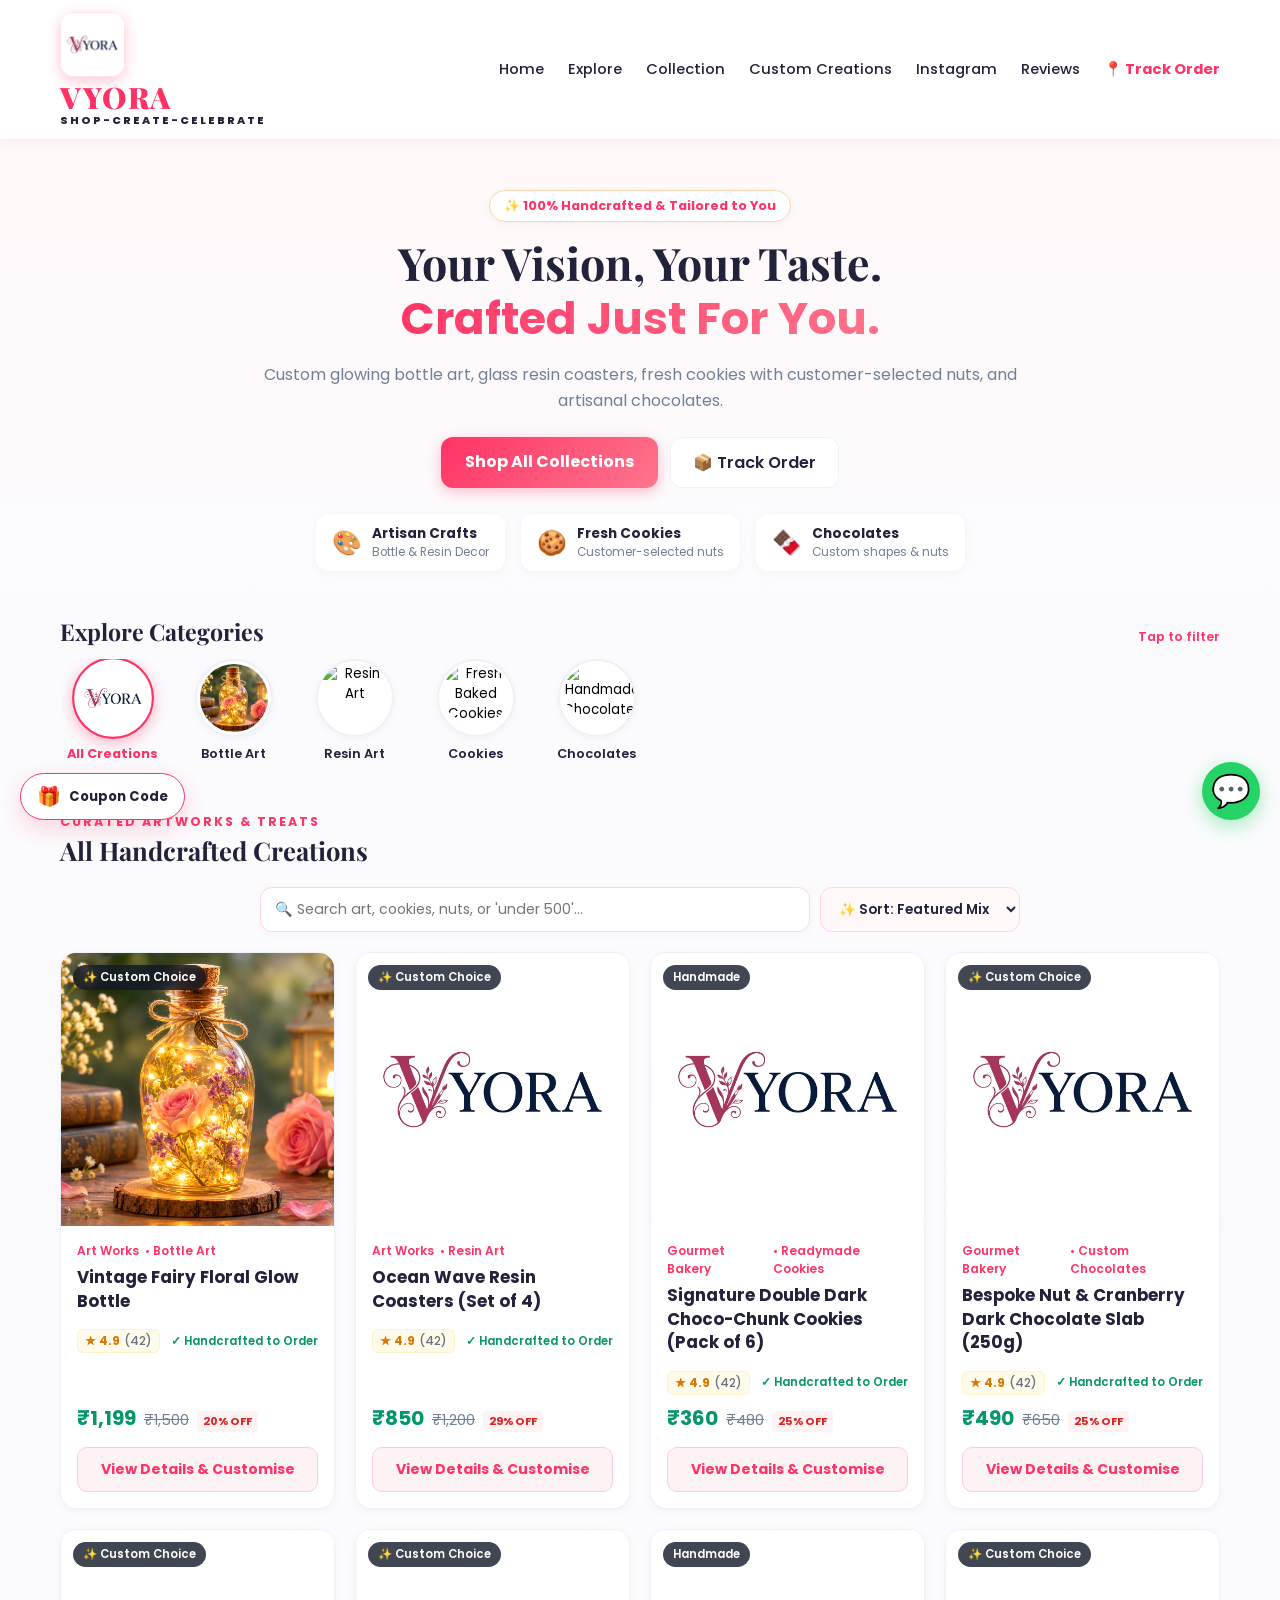
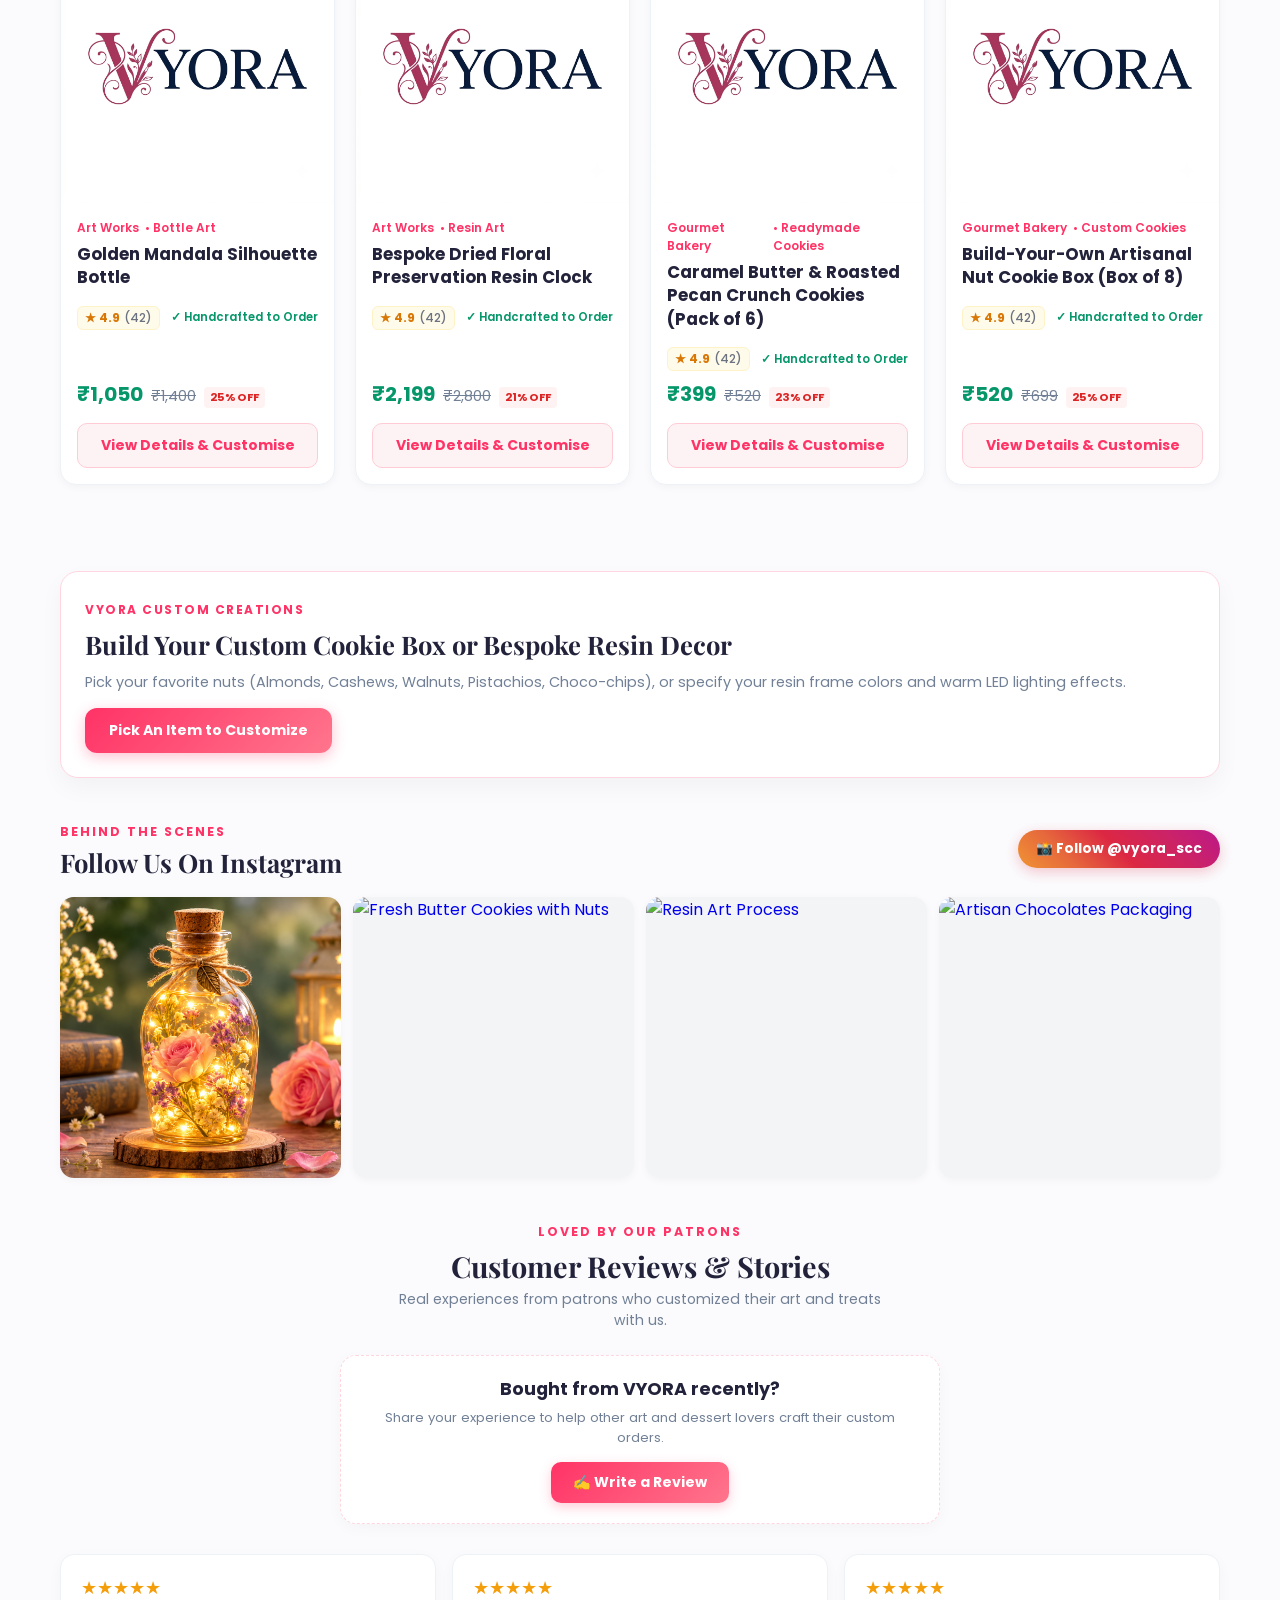
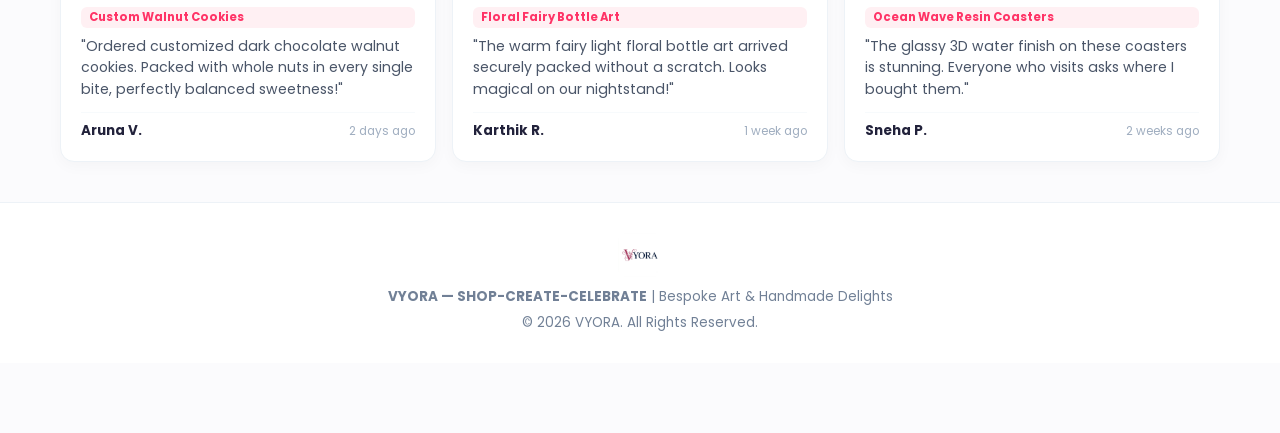
==== admin.html @ c47dabbc "standardize all local storage keys and constants from ciy to vyora" ====
<!DOCTYPE html>
<html lang="en">
<head>
  <meta charset="UTF-8" />
  <meta name="viewport" content="width=device-width, initial-scale=1.0" />
  <title>VYORA Admin | Store, Inventory & Order Manager</title>
  
  <link rel="preconnect" href="https://fonts.googleapis.com">
  <link rel="preconnect" href="https://fonts.gstatic.com">
  <link href="https://fonts.googleapis.com/css2?family=Playfair+Display:wght@700;900&family=Poppins:wght@400;500;600;700&display=swap" rel="stylesheet">
  <link rel="icon" type="image/png" href="images/logo1.png" />

  <style>
    * {
      margin: 0;
      padding: 0;
      box-sizing: border-box;
      font-family: 'Poppins', sans-serif;
    }

    body {
      background-color: #f7f8fa;
      color: #333;
      padding: 30px 5%;
    }

    #loginOverlay {
      position: fixed;
      inset: 0;
      background: #111827;
      display: flex;
      justify-content: center;
      align-items: center;
      z-index: 9999;
    }

    .login-card {
      background: #ffffff;
      padding: 35px 30px;
      border-radius: 16px;
      width: 90%;
      max-width: 380px;
      text-align: center;
      box-shadow: 0 20px 40px rgba(0,0,0,0.3);
    }

    .login-card img {
      width: 60px;
      height: 60px;
      object-fit: cover;
      border-radius: 12px;
      margin-bottom: 12px;
    }

    .login-card h2 {
      font-family: 'Playfair Display', serif;
      font-size: 1.8rem;
      color: #ff3366;
      margin-bottom: 6px;
    }

    .login-card p {
      font-size: 0.88rem;
      color: #6b7280;
      margin-bottom: 22px;
    }

    .login-card input {
      width: 100%;
      padding: 12px 14px;
      border: 1.5px solid #d1d5db;
      border-radius: 8px;
      font-size: 1rem;
      margin-bottom: 14px;
      outline: none;
      text-align: center;
      letter-spacing: 2px;
    }

    .login-card button {
      width: 100%;
      padding: 12px;
      background: #ff3366;
      color: #fff;
      border: none;
      border-radius: 8px;
      font-size: 0.95rem;
      font-weight: 600;
      cursor: pointer;
    }

    .error-msg {
      color: #dc2626;
      font-size: 0.82rem;
      margin-top: 10px;
      display: none;
    }

    .admin-header {
      display: flex;
      justify-content: space-between;
      align-items: center;
      background: #ffffff;
      padding: 24px 30px;
      border-radius: 14px;
      box-shadow: 0 4px 15px rgba(0,0,0,0.04);
      margin-bottom: 25px;
      flex-wrap: wrap;
      gap: 16px;
    }

    .brand-title {
      font-family: 'Playfair Display', serif;
      font-size: 1.7rem;
      color: #ff3366;
    }

    .header-actions {
      display: flex;
      gap: 10px;
      flex-wrap: wrap;
    }

    .btn {
      padding: 10px 18px;
      border-radius: 8px;
      font-weight: 600;
      font-size: 0.9rem;
      cursor: pointer;
      border: none;
      text-decoration: none;
      display: inline-flex;
      align-items: center;
      gap: 6px;
    }

    .btn-manual-order { background: linear-gradient(135deg, #ff3366, #ff758c); color: #fff; box-shadow: 0 3px 10px rgba(255, 51, 102, 0.25); }
    .btn-export { background: #059669; color: #fff; }
    .btn-logout { background: #fee2e2; color: #dc2626; }
    .btn-back { background: #f3f4f6; color: #4b5563; }

    .stats-grid {
      display: grid;
      grid-template-columns: repeat(auto-fit, minmax(200px, 1fr));
      gap: 18px;
      margin-bottom: 25px;
    }

    .stat-card {
      background: #ffffff;
      padding: 20px;
      border-radius: 12px;
      box-shadow: 0 2px 10px rgba(0,0,0,0.03);
    }

    .stat-label {
      font-size: 0.85rem;
      color: #6b7280;
      text-transform: uppercase;
      font-weight: 600;
    }

    .stat-value {
      font-size: 1.8rem;
      font-weight: 700;
      color: #111827;
      margin-top: 6px;
    }

    .table-container {
      background: #ffffff;
      border-radius: 14px;
      box-shadow: 0 4px 15px rgba(0,0,0,0.04);
      overflow-x: auto;
      padding: 24px;
      margin-bottom: 25px;
    }

    .table-toolbar {
      display: flex;
      justify-content: space-between;
      align-items: center;
      gap: 16px;
      flex-wrap: wrap;
      margin-bottom: 18px;
    }

    .search-wrapper {
      position: relative;
      min-width: 320px;
      max-width: 480px;
      flex: 1;
    }

    .search-input {
      width: 100%;
      padding: 11px 16px 11px 40px;
      border: 1.5px solid #e5e7eb;
      border-radius: 10px;
      font-size: 0.9rem;
      outline: none;
      background: #fafafa;
    }

    .search-input:focus {
      border-color: #ff3366;
      background: #ffffff;
      box-shadow: 0 0 0 3px rgba(255, 51, 102, 0.12);
    }

    .search-icon {
      position: absolute;
      left: 14px;
      top: 50%;
      transform: translateY(-50%);
      font-size: 1rem;
      color: #9ca3af;
      pointer-events: none;
    }

    .search-match-text {
      font-size: 0.82rem;
      color: #6b7280;
      font-weight: 500;
      margin-top: 4px;
    }

    table {
      width: 100%;
      border-collapse: collapse;
      text-align: left;
      font-size: 0.92rem;
    }

    th {
      background-color: #f9fafb;
      color: #4b5563;
      padding: 14px 16px;
      font-weight: 600;
      border-bottom: 2px solid #e5e7eb;
      white-space: nowrap;
    }

    td {
      padding: 14px 16px;
      border-bottom: 1px solid #f3f4f6;
      vertical-align: top;
    }

    .admin-art-thumb {
      width: 48px;
      height: 48px;
      border-radius: 8px;
      object-fit: cover;
      display: block;
    }

    .actions-cell {
      display: flex;
      gap: 6px;
      flex-wrap: wrap;
    }

    .btn-edit { background: #e0f2fe; color: #0284c7; border: none; padding: 6px 12px; border-radius: 6px; cursor: pointer; }
    .btn-delete { background: #fee2e2; color: #dc2626; border: none; padding: 6px 12px; border-radius: 6px; cursor: pointer; }
    
    .btn-link {
      background: #dcfce7;
      color: #15803d;
      border: 1px solid #bbf7d0;
      padding: 6px 12px;
      border-radius: 6px;
      cursor: pointer;
      font-weight: 600;
      font-size: 0.82rem;
      display: inline-flex;
      align-items: center;
      gap: 4px;
    }
    .btn-link:hover {
      background: #bbf7d0;
    }

    .btn-ping-whatsapp {
      background: #25d366;
      color: #ffffff;
      border: none;
      padding: 6px 12px;
      border-radius: 6px;
      cursor: pointer;
      font-weight: 600;
      font-size: 0.82rem;
      display: inline-flex;
      align-items: center;
      gap: 4px;
      text-decoration: none;
    }
    .btn-ping-whatsapp:hover {
      background: #1ebc59;
    }

    .status-badge {
      display: inline-flex;
      align-items: center;
      gap: 5px;
      padding: 5px 10px;
      border-radius: 20px;
      font-size: 0.76rem;
      font-weight: 700;
      white-space: nowrap;
    }

    .status-pending { background: #fef3c7; color: #b45309; border: 1px solid #fde68a; }
    .status-crafting { background: #ffedd5; color: #c2410c; border: 1px solid #fed7aa; }
    .status-shipped { background: #e0f2fe; color: #0369a1; border: 1px solid #bae6fd; }
    .status-delivered { background: #dcfce7; color: #15803d; border: 1px solid #bbf7d0; }

    .add-product-container {
      background: #ffffff;
      padding: 26px 30px;
      border-radius: 14px;
      box-shadow: 0 4px 15px rgba(0,0,0,0.04);
      margin-bottom: 25px;
    }

    .form-grid-3 {
      display: grid;
      grid-template-columns: 2fr 1fr 1fr;
      gap: 14px;
    }

    label {
      display: block;
      font-size: 0.85rem;
      font-weight: 600;
      color: #4b5563;
      margin-bottom: 5px;
      margin-top: 12px;
    }

    input, select, textarea {
      width: 100%;
      padding: 10px 12px;
      border: 1.5px solid #e5e7eb;
      border-radius: 8px;
      font-size: 0.92rem;
      outline: none;
    }

    input:focus, select:focus, textarea:focus {
      border-color: #ff3366;
    }

    .admin-media-box {
      background: #fff8f9;
      border: 1.5px dashed #ffccd5;
      padding: 16px 18px;
      border-radius: 12px;
      margin-top: 16px;
    }

    .preview-thumb-box {
      width: 55px;
      height: 55px;
      border-radius: 8px;
      overflow: hidden;
      border: 1.5px solid #ff3366;
      background: #f3f4f6;
    }

    .preview-thumb-box img {
      width: 100%;
      height: 100%;
      object-fit: cover;
    }

    .preview-video-tag {
      background: #0284c7;
      color: white;
      font-size: 10px;
      font-weight: 700;
      padding: 4px 8px;
      border-radius: 6px;
      display: inline-flex;
      align-items: center;
      height: 28px;
      margin-top: 14px;
    }

    .form-buttons {
      display: flex;
      gap: 12px;
      align-items: center;
      margin-top: 18px;
    }

    .btn-add-art {
      background: linear-gradient(135deg, #ff3366, #ff758c);
      color: #ffffff;
      padding: 12px 24px;
      font-size: 0.95rem;
    }

    .btn-cancel-edit {
      background: #f3f4f6;
      color: #4b5563;
      display: none;
    }

    .modal-overlay {
      position: fixed;
      inset: 0;
      background: rgba(17, 24, 39, 0.6);
      backdrop-filter: blur(4px);
      display: none;
      justify-content: center;
      align-items: center;
      z-index: 10000;
      padding: 20px;
    }

    .modal-box-card {
      background: #ffffff;
      width: 100%;
      max-width: 560px;
      border-radius: 16px;
      padding: 26px;
      box-shadow: 0 20px 40px rgba(0,0,0,0.2);
      max-height: 90vh;
      overflow-y: auto;
    }
  </style>
</head>
<body>

  <!-- Password Lock Screen (PIN: 1234) -->
  <div id="loginOverlay">
    <div class="login-card">
      <img src="images/logo1.png" alt="VYORA Logo" onerror="this.style.display='none'" />
      <h2>VYORA Admin Lock</h2>
      <p>Enter the store management PIN to continue.</p>
      
      <form id="loginForm">
        <input type="password" id="adminPassword" placeholder="Enter Secret PIN" autofocus required />
        <button type="submit">Unlock Dashboard</button>
        <div id="loginError" class="error-msg">Incorrect PIN. Please try again.</div>
      </form>
    </div>
  </div>

  <!-- Admin Panel Content -->
  <div id="adminContent" style="display: none;">
    <header class="admin-header">
      <div style="display: flex; align-items: center; gap: 14px;">
        <img src="images/logo1.png" alt="VYORA Logo" onerror="this.style.display='none'" style="width: 50px; height: 50px; border-radius: 12px; object-fit: cover; box-shadow: 0 4px 12px rgba(255, 51, 102, 0.25);" />
        <div>
          <h1 class="brand-title">VYORA Store & Category Manager</h1>
          <p style="color: #6b7280; font-size: 0.88rem;">Track live orders, log phone orders, and manage handcrafted inventory.</p>
        </div>
      </div>
      <div class="header-actions">
        <button class="btn" id="syncCloudOrdersBtn" onclick="syncOrdersFromGoogleSheet(true)" style="background: #e0f2fe; color: #0284c7;">🔄 Sync Cloud Orders</button>
        <button class="btn btn-manual-order" id="openManualOrderModalBtn">✍️ + Log Offline Order</button>
        <button class="btn btn-export" id="exportBtn">📥 Export CSV</button>
        <button class="btn btn-logout" id="logoutBtn">🔒 Lock</button>
        <a href="index.html" class="btn btn-back">← Back to Store</a>
      </div>
    </header>

    <!-- Quick Stats -->
    <div class="stats-grid">
      <div class="stat-card">
        <div class="stat-label">Total Customer Orders</div>
        <div class="stat-value" id="totalOrders">0</div>
      </div>
      <div class="stat-card">
        <div class="stat-label">Estimated Revenue</div>
        <div class="stat-value" id="totalRevenue">₹0</div>
      </div>
      <div class="stat-card">
        <div class="stat-label">Total Products Listed</div>
        <div class="stat-value" id="totalArtworksCount">0</div>
      </div>
      <div class="stat-card">
        <div class="stat-label">Customer Reviews</div>
        <div class="stat-value" id="totalReviewsCount">0</div>
      </div>
    </div>
    

    <!-- 1. Customer Orders Table with WhatsApp Ping Button -->
    <div class="table-container">
      <div class="table-toolbar">
        <div>
          <h3 style="font-family: 'Playfair Display', serif; font-size: 1.4rem; color: #22223b;">
            📦 Customer Orders & Custom Preferences
          </h3>
          <p style="font-size: 0.85rem; color: #6b7280;">Click <strong>💬 Ping Customer</strong> to send live tracking updates to WhatsApp.</p>
        </div>

        <div class="search-wrapper">
          <span class="search-icon">🔍</span>
          <input type="text" id="orderSearchInput" class="search-input" placeholder="Search customer name, phone, or ID..." />
          <div id="searchMatchText" class="search-match-text"></div>
        </div>
      </div>

      <table id="ordersTable">
        <thead>
          <tr>
            <th>Date</th>
            <th>Order ID</th>
            <th>Status</th>
            <th>Est. Delivery</th>
            <th>Item</th>
            <th>Customization</th>
            <th>Item Cost</th>
            <th>Delivery Fee</th>
            <th>Grand Total</th>
            <th>Customer Info</th>
            <th>Shipping Address & Maps</th>
            <th>Actions</th>
          </tr>
        </thead>
        <tbody id="ordersTbody"></tbody>
      </table>
    </div>

    <!-- 2. Product Inventory Form -->
    <div class="add-product-container">
      <h3 id="formHeading" style="font-family: 'Playfair Display', serif; font-size: 1.4rem; color: #22223b;">
        📦 Add New Product to Storefront
      </h3>
      <p id="formSubtext" style="color: #6b7280; font-size: 0.88rem; margin-bottom: 14px;">
        Add artworks or homemade treats. You can assign any category or custom choices.
      </p>

      <form id="productForm">
        <input type="hidden" id="editIndex" value="-1" />

        <div class="form-grid-3">
          <div>
            <label>Product Title *</label>
            <input type="text" id="newTitle" placeholder="e.g. Dark Chocolate Almond Cookies" required />
          </div>
          <div>
            <label>Department / Main Category *</label>
            <select id="newMainCategory" required>
              <option value="artwork">🎨 Art Works</option>
              <option value="bakery">🍪 Gourmet Bakery & Treats</option>
            </select>
          </div>
          <div>
            <label>Sub-Category Name *</label>
            <input type="text" id="newSubCategory" placeholder="e.g. Bottle Art, Resin Art, Cookies, Chocolates" required />
          </div>
        </div>

        <div class="form-grid-3">
          <div>
            <label>Original Price (₹) *</label>
            <input type="text" id="newOriginalPrice" placeholder="e.g. ₹600" required />
          </div>
          <div>
            <label>Selling / Discount Price (₹) *</label>
            <input type="text" id="newDiscountPrice" placeholder="e.g. ₹450" required />
          </div>
          <div>
            <label>Discount Badge</label>
            <input type="text" id="newBadge" placeholder="e.g. 25% OFF" value="20% OFF" />
          </div>
        </div>

        <div style="background: #f0fdf4; border: 1px solid #bbf7d0; padding: 12px 14px; border-radius: 10px; margin-top: 14px;">
          <label style="margin: 0; display: flex; align-items: center; gap: 8px; cursor: pointer; color: #15803d;">
            <input type="checkbox" id="newInStock" checked style="width: auto; accent-color: #059669;">
            <span><strong>In Stock / Available for Order</strong> (Uncheck to mark as "Sold Out / Restocking Soon")</span>
          </label>
        </div>
        <div style="background: #fdf2f4; padding: 14px; border-radius: 10px; margin-top: 14px;">
          <label style="margin: 0 0 6px 0; display: flex; align-items: center; gap: 8px;">
            <input type="checkbox" id="newCustomizable" style="width: auto;">
            <span>Allow Customer Customization? (e.g. select nuts, toppings, frame colors)</span>
          </label>
          <input type="text" id="newCustomOptions" placeholder="Comma-separated choices: Roasted Almonds, Cashews, Walnuts, Choco-chips" />
          <small style="color: #666; font-size: 0.78rem;">If checked, customer can pick their desired mix on the product page!</small>
          <div style="margin-top: 12px; padding-top: 10px; border-top: 1px dashed #fbcfe8;">
            <label style="margin: 0 0 4px 0; color: #22223b;">📦 Pack Sizes / Variants with Prices (Optional)</label>
            <input type="text" id="newPackSizes" placeholder="e.g. 1 Piece (25g): 25, Pack of 4: 95, Pack of 8: 185, Pack of 12: 270" />
            <small style="color: #666; font-size: 0.76rem;">Format: <strong>Label: Price</strong> separated by commas. Leave blank for single-price items.</small>
          </div>
        </div>

        <div class="admin-media-box">
          <h4 style="font-size: 0.95rem; color: #ff3366; margin-bottom: 8px;">📸 Artwork & Bakery Media (Photos & Video)</h4>
          <div>
            <label for="newImage">Photo URLs or Local Paths (Separate multiple links with commas or new lines) *</label>
            <textarea id="newImage" rows="2" placeholder="images/bottle1.jpg, https://...jpg" required></textarea>
          </div>
          <div>
            <label for="newVideo">Reference Video Link (YouTube, Shorts, or MP4 — Optional)</label>
            <input type="text" id="newVideo" placeholder="https://www.youtube.com/watch?v=..." />
          </div>
          <div id="mediaPreviewStrip" style="display: flex; gap: 8px; margin-top: 12px; flex-wrap: wrap;"></div>
        </div>

        <div>
          <label>Product Description *</label>
          <textarea id="newDesc" rows="2" placeholder="Details about ingredients, art materials, or baking freshness..." required></textarea>
        </div>

        <div>
          <label>Highlights (Comma separated)</label>
          <input type="text" id="newHighlights" placeholder="e.g. Baked fresh on order, 100% Eggless, Premium packaging" />
        </div>

        <div class="form-buttons">
          <button type="submit" class="btn btn-add-art" id="submitProductBtn">Add to Storefront</button>
          <button type="button" class="btn btn-cancel-edit" id="cancelEditBtn">Cancel Edit</button>
        </div>
      </form>
    </div>

    <!-- 3. Current Inventory Table -->
    <div class="table-container">
      <h3 style="font-family: 'Playfair Display', serif; font-size: 1.4rem; color: #22223b; margin-bottom: 6px;">
        🖼️ Current Store Inventory (Artworks & Food Items)
      </h3>
      <table id="artworksTable">
        <thead>
          <tr>
            <th>Photo</th>
            <th>Title</th>
            <th>Category</th>
            <th>Sub-Category</th>
            <th>Original</th>
            <th>Discount Price</th>
            <th>Customizable</th>
            <th>Actions</th>
          </tr>
        </thead>
        <tbody id="artworksTbody"></tbody>
      </table>
    </div>
  </div>
  <!-- 4. Customer Reviews Moderation Table -->
    <div class="table-container">
      <div style="display: flex; justify-content: space-between; align-items: center; margin-bottom: 16px; flex-wrap: wrap; gap: 10px;">
        <div>
          <h3 style="font-family: 'Playfair Display', serif; font-size: 1.4rem; color: #22223b;">
            ⭐ Customer Reviews Moderation
          </h3>
          <p style="font-size: 0.85rem; color: #6b7280;">Review customer feedback. If any comment is abusive, fake, or spam, delete it with one click.</p>
        </div>
      </div>

      <table id="reviewsAdminTable">
        <thead>
          <tr>
            <th>Date</th>
            <th>Author Name</th>
            <th>Rating</th>
            <th>Item Tag</th>
            <th>Customer Comment / Testimonial</th>
            <th>Actions</th>
          </tr>
        </thead>
        <tbody id="reviewsAdminTbody"></tbody>
      </table>
    </div>
    <!-- 5. Promo Code & Discount Manager -->
    <div class="table-container" style="margin-top: 25px;">
      <div style="display: flex; justify-content: space-between; align-items: center; margin-bottom: 16px; flex-wrap: wrap; gap: 10px;">
        <div>
          <h3 style="font-family: 'Playfair Display', serif; font-size: 1.4rem; color: #22223b;">
            🎟️ Store Promo Code & Discount Campaign
          </h3>
          <p style="font-size: 0.85rem; color: #6b7280;">
            Control whether discounts are active. When turned OFF, the coupon box and floating gift bubble are hidden on the store.
          </p>
        </div>
        <div style="display: flex; align-items: center; gap: 10px;">
          <span style="font-size: 0.9rem; font-weight: 600; color: #374151;">Promo System:</span>
          <label style="position: relative; display: inline-block; width: 52px; height: 28px; margin: 0;">
            <input type="checkbox" id="adminPromoToggle" style="opacity: 0; width: 0; height: 0;">
            <span id="promoToggleSlider" style="position: absolute; cursor: pointer; inset: 0; background-color: #cbd5e1; transition: .3s; border-radius: 28px;"></span>
          </label>
          <span id="promoToggleStatusText" style="font-size: 0.88rem; font-weight: 700; color: #dc2626;">INACTIVE (OFF)</span>
        </div>
      </div>

      <form id="adminPromoForm" style="background: #fff8f9; border: 1.5px dashed #ffd6e0; padding: 20px; border-radius: 12px; margin-top: 14px;">
        <div style="display: grid; grid-template-columns: repeat(auto-fit, minmax(200px, 1fr)); gap: 16px;">
          <div>
            <label style="font-size: 0.82rem; font-weight: 600; color: #4b5563; margin-bottom: 5px; display: block;">Coupon Code Name *</label>
            <input type="text" id="adminPromoCode" placeholder="e.g. FESTIVE15" required style="text-transform: uppercase; letter-spacing: 1.5px; font-weight: 700;" />
          </div>

          <div>
            <label style="font-size: 0.82rem; font-weight: 600; color: #4b5563; margin-bottom: 5px; display: block;">Discount Type *</label>
            <select id="adminPromoType" style="font-weight: 600;">
              <option value="percent">Percentage Off (%)</option>
              <option value="flat">Flat Cash Off (₹)</option>
            </select>
          </div>

          <div>
            <label style="font-size: 0.82rem; font-weight: 600; color: #4b5563; margin-bottom: 5px; display: block;">Discount Value *</label>
            <input type="number" id="adminPromoValue" placeholder="e.g. 15 for 15% or 100 for ₹100" min="1" required />
          </div>
        </div>

        <div style="margin-top: 14px;">
          <label style="font-size: 0.82rem; font-weight: 600; color: #4b5563; margin-bottom: 5px; display: block;">Customer Display Offer Tagline</label>
          <input type="text" id="adminPromoLabel" placeholder="e.g. Special 15% Festive Savings" />
        </div>

        <div style="margin-top: 16px; display: flex; justify-content: flex-end; gap: 10px;">
          <button type="submit" class="btn btn-add-art" style="padding: 10px 22px;">Save Promo Settings 💾</button>
        </div>
      </form>
    </div>

  <!-- POPUP MODAL 1: EDIT EXISTING ORDER -->
  <div class="modal-overlay" id="editOrderModal">
    <div class="modal-box-card">
      <h3 style="font-family: 'Playfair Display', serif; font-size: 1.35rem; color: #22223b; margin-bottom: 4px;">
        ✏️ Edit Order & Delivery Details
      </h3>
      <p style="font-size: 0.82rem; color: #6b7280; margin-bottom: 16px;">
        Adjust distance shipping fee, delivery dates, or customization notes.
      </p>

      <form id="editOrderForm">
        <input type="hidden" id="editOrderIndex" />

        <div style="display: grid; grid-template-columns: 1fr 1fr; gap: 10px; margin-bottom: 10px;">
          <div>
            <label style="margin-top:0;">Order ID</label>
            <input type="text" id="editOrderId" readonly style="background:#f3f4f6; color:#666;" />
          </div>
          <div>
            <label style="margin-top:0; color:#ff3366;">Order Status *</label>
            <select id="editOrderStatus" style="border:1.5px solid #ffccd5; background:#fff8f9; font-weight:600;">
              <option value="Pending">🟡 Pending (New)</option>
              <option value="Crafting">🟠 Crafting / Baking</option>
              <option value="Shipped">🔵 Dispatched / Shipped</option>
              <option value="Delivered">🟢 Delivered</option>
            </select>
          </div>
        </div>

        <div style="display: grid; grid-template-columns: 1fr 1fr; gap: 10px; margin-bottom: 10px;">
          <div>
            <label style="margin-top:0;">Item Cost (₹)</label>
            <input type="text" id="editItemPrice" required />
          </div>
          <div>
            <label style="margin-top:0; color:#0284c7;">Delivery Fee (₹) *</label>
            <input type="text" id="editDeliveryFee" placeholder="e.g. ₹40, ₹70, ₹130, or ₹0" required style="border-color:#bae6fd; background:#f0f9ff;" />
          </div>
        </div>

        <div style="margin-bottom: 12px; background: #f0fdf4; border: 1.5px dashed #86efac; padding: 12px; border-radius: 10px;">
          <label style="margin-top:0; color:#166534;">📅 Custom Estimated Delivery Date / Window</label>
          <input type="text" id="editCustomDeliveryDate" placeholder="e.g. 5 Nov 2026 or Tomorrow by 4 PM" style="background:#fff; border-color:#86efac;" />
        </div>

        <div style="display: grid; grid-template-columns: 1fr 1fr; gap: 10px; margin-bottom: 10px;">
          <div>
            <label style="margin-top:0;">Customer Name</label>
            <input type="text" id="editCustName" required />
          </div>
          <div>
            <label style="margin-top:0;">Phone Number</label>
            <input type="tel" id="editCustPhone" required />
          </div>
        </div>

        <div style="margin-bottom: 10px;">
          <label style="margin-top:0;">Custom Preferences / Blueprint</label>
          <input type="text" id="editCustSelection" required />
        </div>

        <div style="margin-bottom: 10px;">
          <label style="margin-top:0;">Special WhatsApp Notes / Requests</label>
          <textarea id="editCustNotes" rows="2"></textarea>
        </div>

        <div style="margin-bottom: 10px;">
          <label style="margin-top:0;">Delivery Address</label>
          <textarea id="editCustAddress" rows="2" required></textarea>
        </div>

        <div style="margin-bottom: 14px;">
          <label style="margin-top:0; color:#0284c7;">📍 Google Maps Link (For Navigation)</label>
          <input type="text" id="editGoogleMapsLink" placeholder="https://maps.google.com/?q=..." style="background:#f0f9ff;" />
        </div>

        <div style="display: flex; gap: 10px; justify-content: flex-end;">
          <button type="button" class="btn btn-cancel-edit" id="closeEditOrderModalBtn" style="display:inline-block;">Cancel</button>
          <button type="submit" class="btn btn-add-art" style="padding:10px 18px;">Save Changes</button>
        </div>
      </form>
    </div>
  </div>

  <!-- POPUP MODAL 2: ✍️ LOG OFFLINE / PHONE ORDER -->
  <div class="modal-overlay" id="manualOrderModal">
    <div class="modal-box-card">
      <div style="display: flex; justify-content: space-between; align-items: center; border-bottom: 2px solid #f3f4f6; padding-bottom: 10px; margin-bottom: 14px;">
        <div>
          <span style="font-size: 0.76rem; font-weight: 700; color: #ff3366; text-transform: uppercase;">DIRECT SALES DESK</span>
          <h3 style="font-family: 'Playfair Display', serif; font-size: 1.45rem; color: #22223b;">+ Log Offline / Phone Order</h3>
        </div>
        <button type="button" id="closeManualOrderModalBtn" style="background:none; border:none; font-size:1.5rem; cursor:pointer; color:#9ca3af;">&times;</button>
      </div>
      
      <p style="font-size: 0.82rem; color: #6b7280; margin-bottom: 14px;">
        Log an order received via WhatsApp, phone call, or direct contact. A live tracking link will be generated automatically.
      </p>

      <form id="manualOrderForm">
        <div style="display: grid; grid-template-columns: 1fr 1fr; gap: 10px; margin-bottom: 10px;">
          <div>
            <label style="margin-top:0;">Generated Order ID</label>
            <input type="text" id="manualOrderId" readonly style="background:#f3f4f6; color:#111; font-weight:700;" />
          </div>
          <div>
            <label style="margin-top:0; color:#ff3366;">Initial Status *</label>
            <select id="manualOrderStatus" style="border:1.5px solid #ffccd5; background:#fff8f9; font-weight:600;">
              <option value="Pending">🟡 Pending (New)</option>
              <option value="Crafting" selected>🟠 Crafting / Baking</option>
              <option value="Shipped">🔵 Dispatched / Shipped</option>
              <option value="Delivered">🟢 Delivered</option>
            </select>
          </div>
        </div>

        <div style="margin-bottom: 10px;">
          <label style="margin-top:0;">Select Product Catalog Item (or choose Custom) *</label>
          <select id="manualProductSelect" style="background:#fff; font-weight:500;">
            <!-- Populated via JS -->
          </select>
        </div>

        <div id="manualCustomTitleBox" style="display:none; margin-bottom: 10px;">
          <label style="margin-top:0; color:#ff3366;">Custom Item Name *</label>
          <input type="text" id="manualCustomItemTitle" placeholder="e.g. Customized Nameplate Resin Art" />
        </div>

        <div style="display: grid; grid-template-columns: 1fr 1fr; gap: 10px; margin-bottom: 10px;">
          <div>
            <label style="margin-top:0;">Item Price (₹) *</label>
            <input type="number" id="manualItemPrice" placeholder="500" required />
          </div>
          <div>
            <label style="margin-top:0; color:#0284c7;">Delivery Fee (₹) *</label>
            <input type="number" id="manualDeliveryFee" placeholder="70" value="70" required />
          </div>
        </div>

        <div style="display: grid; grid-template-columns: 1fr 1fr; gap: 10px; margin-bottom: 10px;">
          <div>
            <label style="margin-top:0;">Payment Mode</label>
            <select id="manualPaymentMethod">
              <option value="Cash on Delivery (COD)">Cash on Delivery (COD)</option>
              <option value="Paid via UPI (PhonePe/GPay)">Paid via UPI (Advance)</option>
              <option value="Direct Cash Paid">Direct Cash Paid</option>
            </select>
          </div>
          <div>
            <label style="margin-top:0;">Estimated Delivery Date</label>
            <input type="text" id="manualDeliveryDate" placeholder="e.g. Tomorrow by 3 PM" />
          </div>
        </div>

        <div style="display: grid; grid-template-columns: 1fr 1fr; gap: 10px; margin-bottom: 10px;">
          <div>
            <label style="margin-top:0;">Customer Name *</label>
            <input type="text" id="manualCustName" placeholder="Customer Name" required />
          </div>
          <div>
            <label style="margin-top:0;">Customer Mobile *</label>
            <input type="tel" id="manualCustPhone" placeholder="10-digit number" pattern="[0-9]{10}" required />
          </div>
        </div>

        <div style="margin-bottom: 10px;">
          <label style="margin-top:0;">Agreed Custom Preferences / Notes</label>
          <input type="text" id="manualCustomSelection" placeholder="e.g. Extra Almonds, Warm Yellow Cork Light with Name 'Priya'" />
        </div>

        <div style="margin-bottom: 10px;">
          <label style="margin-top:0;">Delivery Address *</label>
          <textarea id="manualCustAddress" rows="2" placeholder="House No., Street, Landmark, City & Pincode" required></textarea>
        </div>

        <div style="margin-bottom: 16px;">
          <label style="margin-top:0; color:#0284c7;">Google Maps Link (Optional)</label>
          <input type="text" id="manualGoogleMapsLink" placeholder="https://maps.google.com/?q=..." style="background:#f0f9ff;" />
        </div>

        <div style="display: flex; gap: 10px; justify-content: flex-end;">
          <button type="button" class="btn btn-cancel-edit" id="cancelManualOrderBtn" style="display:inline-block;">Cancel</button>
          <button type="submit" class="btn btn-add-art" style="padding:10px 20px;">Save & Create Order 💾</button>
        </div>
      </form>
    </div>
  </div>
  <!-- POPUP MODAL 3: 🧾 PRINTABLE / SHAREABLE VYORA INVOICE RECEIPT -->
  <div class="modal-overlay" id="invoiceReceiptModal">
    <div class="modal-box-card" style="max-width: 460px; text-align: center;">
      <div style="display: flex; justify-content: space-between; align-items: center; border-bottom: 1.5px solid #f3f4f6; padding-bottom: 10px; margin-bottom: 14px;">
        <span style="font-size: 0.8rem; font-weight: 700; color: #ff3366; text-transform: uppercase;">VYORA BILL CARD</span>
        <button type="button" onclick="document.getElementById('invoiceReceiptModal').style.display='none'" style="background:none; border:none; font-size:1.5rem; cursor:pointer; color:#9ca3af;">&times;</button>
      </div>

      <!-- Generated High-Res Invoice Image Preview -->
      <div style="background: #f9fafb; border: 1.5px dashed #ffd6e0; border-radius: 12px; padding: 10px; margin-bottom: 14px;">
        <img id="generatedInvoicePreviewImg" src="" alt="VYORA Invoice Receipt" style="width: 100%; border-radius: 10px; box-shadow: 0 6px 18px rgba(0,0,0,0.08); display: block;" />
      </div>

      <div style="display: grid; grid-template-columns: 1fr 1fr; gap: 8px;">
        <button type="button" id="downloadInvoicePngBtn" class="btn" style="background: #059669; color: #fff; justify-content: center;">
          📥 Save PNG
        </button>
        <button type="button" id="shareInvoiceMobileBtn" class="btn" style="background: #25d366; color: #fff; justify-content: center;">
          📲 Share Image
        </button>
      </div>
      <button type="button" id="printInvoiceSlipBtn" class="btn" style="width: 100%; margin-top: 8px; background: #f3f4f6; color: #22223b; justify-content: center;">
        🖨️ Print Packing Slip
      </button>
    </div>
  </div>

  <script>
    const OWNER_ACCESS_KEY = "myvyora";
    const urlKey = new URLSearchParams(window.location.search).get("access");
    if (urlKey !== OWNER_ACCESS_KEY && sessionStorage.getItem("vyora_admin_logged") !== "true") {
      window.location.replace("index.html");
    }
    const ADMIN_SECRET_PIN = "1234";

    // 👉 PASTE YOUR GOOGLE APPS SCRIPT WEB APP URL HERE (For syncing offline orders to Google Sheet):
    const GOOGLE_SHEET_WEBHOOK_URL = "https://script.google.com/macros/s/AKfycbzHfZ1iBj5eNPNeZi_hBTSLijoKjAnsFTbd0m54dS5fFxYAhYDdD9M2w4ezQJjI5vFVUg/exec";

    const defaultStarterProducts = [
      {
        id: "art_bottle_1",
        title: "Vintage Fairy Floral Glow Bottle",
        mainCategory: "artwork",
        mainCategoryName: "Art Works",
        subCategory: "bottle_art",
        subCategoryName: "Bottle Art",
        originalPrice: "₹1,500",
        discountPrice: "₹1,199",
        discountBadge: "20% OFF",
        description: "Hand-painted frosted glass bottle detailed with acrylic wild florals, sealed with waterproof glossy resin varnish, and pre-fitted with warm LED cork fairy lights.",
        highlights: ["Waterproof acrylic coating", "Includes LED cork light", "Safe delivery"],
        customizable: true,
        customOptions: [],
        images: ["images/bottle1.jpg", "https://images.unsplash.com/photo-1543257580-7269da773bf5?auto=format&fit=crop&w=800&q=80"],
        video: ""
      },
      {
        id: "art_bottle_2",
        title: "Golden Mandala Silhouette Bottle",
        mainCategory: "artwork",
        mainCategoryName: "Art Works",
        subCategory: "bottle_art",
        subCategoryName: "Bottle Art",
        originalPrice: "₹1,400",
        discountPrice: "₹1,050",
        discountBadge: "25% OFF",
        description: "Intricate metallic gold dot-mandala artwork hand-drawn on an obsidian black matte bottle with battery-operated amber interior lighting.",
        highlights: ["Precision handmade dot-mandala geometry", "Warm amber light", "Matte black finish"],
        customizable: true,
        customOptions: [],
        images: ["https://images.unsplash.com/photo-1582562124811-c09040d0a901?auto=format&fit=crop&w=600&q=80"],
        video: ""
      },
      {
        id: "art_resin_1",
        title: "Ocean Wave Resin Coasters (Set of 4)",
        mainCategory: "artwork",
        mainCategoryName: "Art Works",
        subCategory: "resin_art",
        subCategoryName: "Resin Art",
        originalPrice: "₹1,200",
        discountPrice: "₹850",
        discountBadge: "29% OFF",
        description: "Multilayered 3D ocean wave resin effect poured on high-grade wooden base.",
        highlights: ["Set of 4 coasters", "High gloss resin", "Heat resistant"],
        customizable: true,
        customOptions: [],
        images: ["https://images.unsplash.com/photo-1541701494587-cb58502866ab?auto=format&fit=crop&w=600&q=80"],
        video: ""
      },
      {
        id: "art_resin_2",
        title: "Bespoke Dried Floral Preservation Resin Clock",
        mainCategory: "artwork",
        mainCategoryName: "Art Works",
        subCategory: "resin_art",
        subCategoryName: "Resin Art",
        originalPrice: "₹2,800",
        discountPrice: "₹2,199",
        discountBadge: "21% OFF",
        description: "12-inch statement wall clock embedded with real preserved botanical flowers and silent quartz movement.",
        highlights: ["Real dried florals", "Ultra-silent quartz machine", "12-inch diameter"],
        customizable: true,
        customOptions: [],
        images: ["https://images.unsplash.com/photo-1513519245088-0e12902e5a38?auto=format&fit=crop&w=600&q=80"],
        video: ""
      },
      {
        id: "bake_cookie_ready_1",
        title: "Signature Double Dark Choco-Chunk Cookies (Pack of 6)",
        mainCategory: "bakery",
        mainCategoryName: "Gourmet Bakery",
        subCategory: "cookies",
        subCategoryName: "Readymade Cookies",
        originalPrice: "₹480",
        discountPrice: "₹360",
        discountBadge: "25% OFF",
        description: "Rich cocoa cookies loaded with molten dark chocolate chunks and sea-salt flakes.",
        highlights: ["Ready to eat", "100% Eggless", "Pure butter"],
        customizable: false,
        customOptions: [],
        images: ["https://images.unsplash.com/photo-1499636136210-6f4ee915583e?auto=format&fit=crop&w=600&q=80"],
        video: ""
      },
      {
        id: "bake_cookie_custom_1",
        title: "Build-Your-Own Artisanal Nut Cookie Box (Box of 8)",
        mainCategory: "bakery",
        mainCategoryName: "Gourmet Bakery",
        subCategory: "cookies",
        subCategoryName: "Custom Cookies",
        originalPrice: "₹699",
        discountPrice: "₹520",
        discountBadge: "25% OFF",
        description: "Freshly baked butter cookies. Pick your favorite nut ratios and toppings!",
        highlights: ["Baked fresh on order", "Choice of nuts", "100% Eggless"],
        customizable: true,
        customOptions: ["Roasted Californian Almonds", "Crunchy Goan Cashews", "Crisp Brain Walnuts", "Green Pistachio Slivers", "Dark Choco-Chips"],
        images: ["https://images.unsplash.com/photo-1499636136210-6f4ee915583e?auto=format&fit=crop&w=600&q=80"],
        video: ""
      },
      {
        id: "bake_choco_1",
        title: "Bespoke Nut & Cranberry Dark Chocolate Slab (250g)",
        mainCategory: "bakery",
        mainCategoryName: "Gourmet Bakery",
        subCategory: "chocolates",
        subCategoryName: "Custom Chocolates",
        originalPrice: "₹650",
        discountPrice: "₹490",
        discountBadge: "25% OFF",
        description: "Artisanal slab crafted with 55% rich cocoa and customer-selected roasted dry fruits.",
        highlights: ["Tempered in small batches", "Fresh roasted dry fruits", "Gift-ready box"],
        customizable: true,
        customOptions: ["Whole Roasted Almonds", "Salted Caramelized Cashews", "Roasted Hazelnut Crunch", "Tangy Dried Cranberries"],
        images: ["https://images.unsplash.com/photo-1548907040-4baa42d10919?auto=format&fit=crop&w=600&q=80"],
        video: ""
      }
    ];

    const loginOverlay = document.getElementById('loginOverlay');
    const adminContent = document.getElementById('adminContent');
    const loginForm = document.getElementById('loginForm');
    const adminPassword = document.getElementById('adminPassword');
    const loginError = document.getElementById('loginError');
    const logoutBtn = document.getElementById('logoutBtn');

    function unlockDashboard() {
      loginOverlay.style.display = 'none';
      adminContent.style.display = 'block';
      loadAdminDashboard();
      loadArtworksTable();
      loadAdminReviewsTable();
      loadAdminPromoSettings();
      syncOrdersFromGoogleSheet(false);
    }
    async function syncOrdersFromGoogleSheet(showAlert) {
      const syncBtn = document.getElementById('syncCloudOrdersBtn');
      if (syncBtn) syncBtn.textContent = '⏳ Syncing...';

      try {
        const res = await fetch(GOOGLE_SHEET_WEBHOOK_URL);
        const data = await res.json();

if (data && data.result === 'success') {
          // 1. Merge Orders
          if (Array.isArray(data.orders)) {
            const localOrders = JSON.parse(localStorage.getItem('vyora_orders') || '[]');
            const mergedMap = new Map();

            localOrders.forEach(o => { if (o.orderId) mergedMap.set(o.orderId, o); });
            data.orders.forEach(cloudOrder => {
              if (!cloudOrder.orderId) return;
              if (mergedMap.has(cloudOrder.orderId)) {
                const existing = mergedMap.get(cloudOrder.orderId);
                existing.status = cloudOrder.status || existing.status;
                mergedMap.set(cloudOrder.orderId, existing);
              } else {
                mergedMap.set(cloudOrder.orderId, cloudOrder);
              }
            });

            localStorage.setItem('vyora_orders', JSON.stringify(Array.from(mergedMap.values())));
            loadAdminDashboard();
          }

          // 2. Sync Cloud Products (if sheet has products)
          if (Array.isArray(data.products) && data.products.length > 0) {
            localStorage.setItem('vyora_products', JSON.stringify(data.products));
            loadArtworksTable();
          }

          // 3. Sync Cloud Reviews (if sheet has reviews)
          if (Array.isArray(data.reviews) && data.reviews.length > 0) {
            localStorage.setItem('vyora_customer_reviews', JSON.stringify(data.reviews));
            loadAdminReviewsTable();
          }

          // 4. Sync Cloud Promo Settings
          if (data.promo && typeof data.promo === 'object') {
            localStorage.setItem('vyora_promo_settings', JSON.stringify(data.promo));
            loadAdminPromoSettings();
          }

          if (showAlert) {
            alert(`✅ Synced ${data.orders.length} orders, ${data.products ? data.products.length : 0} products & ${data.reviews ? data.reviews.length : 0} reviews!`);
          }
        }
      } catch (err) {
        console.error('Cloud sync failed:', err);
        if (showAlert) alert('⚠️ Could not reach Google Sheet. Check your internet connection.');
      } finally {
        if (syncBtn) syncBtn.textContent = '🔄 Sync Cloud Orders';
      }
    }

    loginForm.addEventListener('submit', (e) => {
      e.preventDefault();
      if (adminPassword.value === ADMIN_SECRET_PIN) {
        sessionStorage.setItem('vyora_admin_logged', 'true');
        unlockDashboard();
      } else {
        loginError.style.display = 'block';
        adminPassword.value = '';
      }
    });

    logoutBtn.addEventListener('click', () => {
      sessionStorage.removeItem('vyora_admin_logged');
      window.location.reload();
    });


    // Media Preview
    const newImageInput = document.getElementById('newImage');
    const newVideoInput = document.getElementById('newVideo');
    const mediaPreviewStrip = document.getElementById('mediaPreviewStrip');

    function updateMediaPreview() {
      if (!mediaPreviewStrip) return;
      mediaPreviewStrip.innerHTML = '';
      const raw = newImageInput.value.trim();
      const urls = raw.split(/[\n,]+/).map(u => u.trim()).filter(Boolean);

      urls.forEach(url => {
        const thumb = document.createElement('div');
        thumb.className = 'preview-thumb-box';
        thumb.innerHTML = `<img src="${url}" onerror="this.src='https://placehold.co/55x55?text=Invalid'" alt="Preview" />`;
        mediaPreviewStrip.appendChild(thumb);
      });

      if (newVideoInput.value.trim()) {
        const vidBadge = document.createElement('div');
        vidBadge.className = 'preview-video-tag';
        vidBadge.innerHTML = `🎬 Video Linked`;
        mediaPreviewStrip.appendChild(vidBadge);
      }
    }

    newImageInput.addEventListener('input', updateMediaPreview);
    newVideoInput.addEventListener('input', updateMediaPreview);

    function getArtworks() {
      let stored = JSON.parse(localStorage.getItem('vyora_products') || 'null');
      if (!stored || !Array.isArray(stored) || stored.length === 0) {
        stored = defaultStarterProducts;
        localStorage.setItem('vyora_products', JSON.stringify(stored));
      }
      return stored;
    }

    function loadArtworksTable() {
      const products = getArtworks();
      const tbody = document.getElementById('artworksTbody');
      const countEl = document.getElementById('totalArtworksCount');
      tbody.innerHTML = '';
      countEl.textContent = products.length;

      products.forEach((prod, index) => {
        const tr = document.createElement('tr');
        const firstImg = (prod.images && prod.images.length > 0) ? prod.images[0] : 'images/logo1.png';

        tr.innerHTML = `
          <td><img src="${firstImg}" alt="${prod.title || 'Product'}" class="admin-art-thumb" onerror="this.src='images/logo1.png'"></td>
          <td><strong>${prod.title || 'Untitled'}</strong></td>
          <td><span style="font-size:0.8rem; font-weight:600; color:#ff3366;">${prod.mainCategoryName || prod.mainCategory || 'General'}</span></td>
          <td><span style="font-size:0.8rem; background:#f3f4f6; padding:3px 8px; border-radius:12px;">${prod.subCategoryName || prod.subCategory || '-'}</span></td>
          <td style="color:#888; text-decoration:line-through;">${prod.originalPrice || '-'}</td>
          <td style="color:#059669; font-weight:700;">${prod.discountPrice || '-'}</td>
          <td>
            ${prod.customizable ? '✅ Yes' : '❌ No'}<br>
            <span style="font-size:0.74rem; font-weight:700; color:${prod.inStock === false ? '#dc2626' : '#059669'};">
              ${prod.inStock === false ? '🚫 Sold Out' : '🟢 In Stock'}
            </span>
          </td>
          <td>
            <div class="actions-cell">
              <button class="btn-link" onclick="copyWhatsAppOrderLink('${prod.id}', '${encodeURIComponent(prod.title)}')">🔗 Copy Link</button>
              <button class="btn-edit" onclick="startEditArtwork(${index})">Edit</button>
              <button class="btn-delete" onclick="deleteArtwork(${index})">Remove</button>
            </div>
          </td>
        `;
        tbody.appendChild(tr);
      });
    }

    window.copyWhatsAppOrderLink = function(productId, encodedTitle) {
      const productTitle = decodeURIComponent(encodedTitle);
      const userNotes = prompt(`Generate direct checkout link for "${productTitle}".\n\nEnter custom preferences agreed in WhatsApp (or leave blank):`, "");
      
      if (userNotes === null) return;

      const origin = window.location.origin;
      const pathname = window.location.pathname.replace('admin.html', 'index.html');
      
      let link = `${origin}${pathname}?order=${productId}`;
      if (userNotes.trim() !== '') {
        link += `&notes=${encodeURIComponent(userNotes.trim())}`;
      }

      navigator.clipboard.writeText(link).then(() => {
        alert(`✅ Direct Checkout Link Copied!\n\n${link}\n\nYou can now paste (Ctrl+V) this directly into your WhatsApp chat.`);
      }).catch(() => {
        prompt("Copy this checkout link manually:", link);
      });
    };

    const productForm = document.getElementById('productForm');
    const editIndexInput = document.getElementById('editIndex');
    const submitProductBtn = document.getElementById('submitProductBtn');
    const cancelEditBtn = document.getElementById('cancelEditBtn');

    window.startEditArtwork = function(index) {
      const products = getArtworks();
      const item = products[index];
      if (!item) return;

      editIndexInput.value = index;
      document.getElementById('newTitle').value = item.title || '';
      document.getElementById('newMainCategory').value = item.mainCategory || 'artwork';
      document.getElementById('newSubCategory').value = item.subCategoryName || item.subCategory || '';
      document.getElementById('newBadge').value = item.discountBadge || '20% OFF';
      document.getElementById('newOriginalPrice').value = item.originalPrice || '';
      document.getElementById('newDiscountPrice').value = item.discountPrice || '';
      document.getElementById('newImage').value = item.images ? item.images.join(',\n') : '';
      document.getElementById('newVideo').value = item.video || '';
      document.getElementById('newDesc').value = item.description || '';
      document.getElementById('newHighlights').value = item.highlights ? item.highlights.join(', ') : '';
      document.getElementById('newInStock').checked = item.inStock !== false;
      document.getElementById('newCustomizable').checked = !!item.customizable;
      document.getElementById('newCustomOptions').value = item.customOptions ? item.customOptions.join(', ') : '';
      document.getElementById('newPackSizes').value = Array.isArray(item.packSizes)
        ? item.packSizes.map(ps => `${ps.label}: ${ps.price}`).join(', ')
        : '';

      submitProductBtn.textContent = "Save Changes";
      cancelEditBtn.style.display = "inline-block";
      updateMediaPreview();
      productForm.scrollIntoView({ behavior: 'smooth' });
    };

    cancelEditBtn.addEventListener('click', resetFormMode);

    function resetFormMode() {
      productForm.reset();
      editIndexInput.value = "-1";
      submitProductBtn.textContent = "Add to Storefront";
      cancelEditBtn.style.display = "none";
      if (mediaPreviewStrip) mediaPreviewStrip.innerHTML = '';
    }

    productForm.addEventListener('submit', (e) => {
      e.preventDefault();

      const title = document.getElementById('newTitle').value.trim();
      const mainCat = document.getElementById('newMainCategory').value;
      const subCatName = document.getElementById('newSubCategory').value.trim();
      const subCatKey = subCatName.toLowerCase().replace(/[^a-z0-9]/g, '_');
      const badge = document.getElementById('newBadge').value.trim() || "NEW";
      const originalPrice = document.getElementById('newOriginalPrice').value.trim();
      const discountPrice = document.getElementById('newDiscountPrice').value.trim();
      const desc = document.getElementById('newDesc').value.trim();
      const rawHighlights = document.getElementById('newHighlights').value.trim();
      const isInStock = document.getElementById('newInStock').checked;
      const isCustom = document.getElementById('newCustomizable').checked;
      const rawCustomOptions = document.getElementById('newCustomOptions').value.trim();

      const rawImages = document.getElementById('newImage').value.trim();
      const images = rawImages.split(/[\n,]+/).map(img => img.trim()).filter(Boolean);
      const video = document.getElementById('newVideo').value.trim();

      const highlights = rawHighlights ? rawHighlights.split(',').map(h => h.trim()).filter(Boolean) : ["Handmade with premium ingredients"];
      const customOptions = rawCustomOptions ? rawCustomOptions.split(',').map(o => o.trim()).filter(Boolean) : [];
      const rawPackSizes = document.getElementById('newPackSizes').value.trim();
      const packSizes = rawPackSizes
        ? rawPackSizes.split(',').map(entry => {
            const parts = entry.split(':');
            const label = (parts[0] || '').trim();
            const price = parseInt((parts[1] || '0').replace(/[^0-9]/g, ''), 10) || 0;
            return label && price > 0 ? { label, price } : null;
          }).filter(Boolean)
        : [];

      const products = getArtworks();
      const editIndex = parseInt(editIndexInput.value);

      const productPayload = {
        id: editIndex >= 0 ? products[editIndex].id : "prod_" + Date.now(),
        title: title,
        mainCategory: mainCat,
        mainCategoryName: mainCat === 'artwork' ? 'Art Works' : 'Gourmet Bakery',
        subCategory: subCatKey,
        subCategoryName: subCatName,
        originalPrice: originalPrice.startsWith('₹') ? originalPrice : '₹' + originalPrice,
        discountPrice: discountPrice.startsWith('₹') ? discountPrice : '₹' + discountPrice,
        discountBadge: badge,
        description: desc,
        highlights: highlights,
        inStock: isInStock,
        customizable: isCustom,
        customOptions: customOptions,
        customizable: isCustom,
        customOptions: customOptions,
        packSizes: packSizes,
        images: images.length > 0 ? images : ["images/logo1.png"],
        video: video
      };

      if (editIndex >= 0 && editIndex < products.length) {
        products[editIndex] = productPayload;
        alert(`"${title}" has been updated!`);
      } else {
        products.push(productPayload);
        alert(`"${title}" added to your catalog!`);
      }

      localStorage.setItem('vyora_products', JSON.stringify(products));
      syncProductsToCloud(products);
      resetFormMode();
      loadArtworksTable();
    });

    window.deleteArtwork = function(index) {
      const products = getArtworks();
      if (confirm(`Remove "${products[index].title}"?`)) {
        products.splice(index, 1);
        localStorage.setItem('vyora_products', JSON.stringify(products));
        syncProductsToCloud(products);
        loadArtworksTable();
      }
    };
    function syncProductsToCloud(productsList) {
      fetch(GOOGLE_SHEET_WEBHOOK_URL, {
        method: "POST",
        mode: "no-cors",
        headers: { "Content-Type": "application/json" },
        body: JSON.stringify({ action: 'syncProducts', products: productsList })
      }).catch(err => console.error("Product cloud sync failed:", err));
    }

    // ==========================================================================
    // ✍️ OFFLINE / MANUAL PHONE ORDER SYSTEM
    // ==========================================================================
    const openManualOrderModalBtn = document.getElementById('openManualOrderModalBtn');
    const manualOrderModal = document.getElementById('manualOrderModal');
    const closeManualOrderModalBtn = document.getElementById('closeManualOrderModalBtn');
    const cancelManualOrderBtn = document.getElementById('cancelManualOrderBtn');
    const manualOrderForm = document.getElementById('manualOrderForm');

    const manualOrderId = document.getElementById('manualOrderId');
    const manualOrderStatus = document.getElementById('manualOrderStatus');
    const manualProductSelect = document.getElementById('manualProductSelect');
    const manualCustomTitleBox = document.getElementById('manualCustomTitleBox');
    const manualCustomItemTitle = document.getElementById('manualCustomItemTitle');
    const manualItemPrice = document.getElementById('manualItemPrice');
    const manualDeliveryFee = document.getElementById('manualDeliveryFee');
    const manualPaymentMethod = document.getElementById('manualPaymentMethod');
    const manualDeliveryDate = document.getElementById('manualDeliveryDate');
    const manualCustName = document.getElementById('manualCustName');
    const manualCustPhone = document.getElementById('manualCustPhone');
    const manualCustomSelection = document.getElementById('manualCustomSelection');
    const manualCustAddress = document.getElementById('manualCustAddress');
    const manualGoogleMapsLink = document.getElementById('manualGoogleMapsLink');

    function populateManualProductDropdown() {
      const products = getArtworks();
      manualProductSelect.innerHTML = '';

      products.forEach(p => {
        const opt = document.createElement('option');
        opt.value = p.id;
        opt.textContent = `${p.title} (${p.discountPrice})`;
        opt.setAttribute('data-price', p.discountPrice.replace(/[^0-9]/g, ''));
        opt.setAttribute('data-title', p.title);
        opt.setAttribute('data-category', `${p.mainCategoryName} • ${p.subCategoryName}`);
        manualProductSelect.appendChild(opt);
      });

      const customOpt = document.createElement('option');
      customOpt.value = 'custom_order';
      customOpt.textContent = '✨ Other / Bespoke Custom Art or Bakery Request';
      manualProductSelect.appendChild(customOpt);

      handleProductDropdownChange();
    }

    function handleProductDropdownChange() {
      const selected = manualProductSelect.options[manualProductSelect.selectedIndex];
      if (manualProductSelect.value === 'custom_order') {
        manualCustomTitleBox.style.display = 'block';
        manualCustomItemTitle.required = true;
        manualItemPrice.value = '';
      } else {
        manualCustomTitleBox.style.display = 'none';
        manualCustomItemTitle.required = false;
        const defaultPrice = selected ? selected.getAttribute('data-price') : '500';
        manualItemPrice.value = defaultPrice;
      }
    }

    manualProductSelect.addEventListener('change', handleProductDropdownChange);

    openManualOrderModalBtn.addEventListener('click', () => {
      manualOrderId.value = "VY-" + Math.floor(100000 + Math.random() * 900000);
      populateManualProductDropdown();
      manualOrderModal.style.display = 'flex';
    });

    closeManualOrderModalBtn.addEventListener('click', () => { manualOrderModal.style.display = 'none'; });
    cancelManualOrderBtn.addEventListener('click', () => { manualOrderModal.style.display = 'none'; });

    function syncOfflineOrderToCloud(orderData) {
      if (!GOOGLE_SHEET_WEBHOOK_URL || GOOGLE_SHEET_WEBHOOK_URL.includes("PASTE_YOUR_WEB_APP_URL_HERE")) return;

      fetch(GOOGLE_SHEET_WEBHOOK_URL, {
        method: "POST",
        mode: "no-cors",
        headers: { "Content-Type": "application/json" },
        body: JSON.stringify(orderData)
      }).catch(e => console.error("Cloud sync error:", e));
    }

    manualOrderForm.addEventListener('submit', (e) => {
      e.preventDefault();

      const orderIdVal = manualOrderId.value;
      const statusVal = manualOrderStatus.value;
      const isCustom = manualProductSelect.value === 'custom_order';
      const selectedOpt = manualProductSelect.options[manualProductSelect.selectedIndex];

      const itemTitle = isCustom ? manualCustomItemTitle.value.trim() : selectedOpt.getAttribute('data-title');
      const categoryVal = isCustom ? "Bespoke Custom Order" : selectedOpt.getAttribute('data-category');

      const itemCost = parseInt(manualItemPrice.value) || 0;
      const deliveryCost = parseInt(manualDeliveryFee.value) || 0;
      const grandTotal = itemCost + deliveryCost;

      const orderData = {
        orderId: orderIdVal,
        status: statusVal,
        customDeliveryDate: manualDeliveryDate.value.trim(),
        item: itemTitle,
        category: categoryVal,
        customSelection: manualCustomSelection.value.trim() || 'Standard Direct Order',
        specialNotes: 'Logged manually from admin desk',
        itemPrice: `₹${itemCost}`,
        deliveryFee: `₹${deliveryCost}`,
        deliveryZone: deliveryCost === 0 ? 'Self Pickup / Waived' : (deliveryCost <= 50 ? 'Local' : 'Courier'),
        price: `₹${grandTotal}`,
        customerName: manualCustName.value.trim(),
        phone: manualCustPhone.value.trim(),
        address: manualCustAddress.value.trim(),
        googleMapsLink: manualGoogleMapsLink.value.trim(),
        payment: manualPaymentMethod.value,
        orderDate: new Date().toLocaleDateString('en-IN')
      };

      const orders = JSON.parse(localStorage.getItem('vyora_orders') || '[]');
      orders.push(orderData);
      localStorage.setItem('vyora_orders', JSON.stringify(orders));

      syncOfflineOrderToCloud(orderData);

      manualOrderModal.style.display = 'none';
      manualOrderForm.reset();
      loadAdminDashboard();

      if (confirm(`✅ Order "${orderIdVal}" logged successfully!\n\nWould you like to send the customer their invoice receipt & live tracking link on WhatsApp right now?`)) {
        pingCustomerWhatsApp(orders.length - 1);
      }
    });

    // ==========================================
    // ORDERS DASHBOARD & WHATSAPP PING DISPATCH
    // ==========================================
    const orderSearchInput = document.getElementById('orderSearchInput');
    const searchMatchText = document.getElementById('searchMatchText');
    const editOrderModal = document.getElementById('editOrderModal');
    const editOrderForm = document.getElementById('editOrderForm');
    const editOrderIndex = document.getElementById('editOrderIndex');
    const editOrderId = document.getElementById('editOrderId');
    const editOrderStatus = document.getElementById('editOrderStatus');
    const editItemPrice = document.getElementById('editItemPrice');
    const editDeliveryFee = document.getElementById('editDeliveryFee');
    const editCustomDeliveryDate = document.getElementById('editCustomDeliveryDate');
    const editCustName = document.getElementById('editCustName');
    const editCustPhone = document.getElementById('editCustPhone');
    const editCustSelection = document.getElementById('editCustSelection');
    const editCustNotes = document.getElementById('editCustNotes');
    const editCustAddress = document.getElementById('editCustAddress');
    const editGoogleMapsLink = document.getElementById('editGoogleMapsLink');
    const closeEditOrderModalBtn = document.getElementById('closeEditOrderModalBtn');

    function getStatusBadge(status) {
      const s = status || 'Pending';
      if (s === 'Crafting') {
        return `<span class="status-badge status-crafting">🟠 Crafting/Baking</span>`;
      } else if (s === 'Shipped') {
        return `<span class="status-badge status-shipped">🔵 Shipped</span>`;
      } else if (s === 'Delivered') {
        return `<span class="status-badge status-delivered">🟢 Delivered</span>`;
      }
      return `<span class="status-badge status-pending">🟡 Pending</span>`;
    }

    function loadAdminDashboard() {
      const orders = JSON.parse(localStorage.getItem('vyora_orders') || '[]');
      const totalOrdersEl = document.getElementById('totalOrders');
      const totalRevenueEl = document.getElementById('totalRevenue');

      totalOrdersEl.textContent = orders.length;

      let totalSum = 0;
      orders.forEach(order => {
        const num = parseInt((order.price || '0').replace(/[^0-9]/g, '')) || 0;
        totalSum += num;
      });
      totalRevenueEl.textContent = '₹' + totalSum.toLocaleString('en-IN');

      renderOrdersTableRows();
    }

    window.pingCustomerWhatsApp = function(orderIndex) {
      const orders = JSON.parse(localStorage.getItem('vyora_orders') || '[]');
      const o = orders[orderIndex];
      if (!o) return;

      const phoneRaw = (o.phone || '').replace(/[^0-9]/g, '');
      const phoneClean = phoneRaw.length === 10 ? '91' + phoneRaw : phoneRaw;

      const origin = window.location.origin;
      const pathname = window.location.pathname.replace('admin.html', 'index.html');
      const trackingLink = `${origin}${pathname}?track=${o.orderId}`;

      const status = o.status || 'Pending';
      const deliverySchedule = o.customDeliveryDate || 'in 3 to 5 business days';

      let msg = `Hi ${o.customerName}! ✨\n\n`;
      msg += `Update from *VYORA* 🎨🍪 regarding your order (*${o.orderId}*):\n\n`;

      if (status === 'Crafting') {
        msg += `🟠 *Status: Crafting / Baking in Progress*\n`;
        msg += `Your bespoke creation is currently being handcrafted in our home kitchen & craft desk according to your custom preferences!\n`;
        msg += `📅 *Expected Dispatch:* ${deliverySchedule}\n\n`;
      } else if (status === 'Shipped') {
        msg += `🔵 *Status: Dispatched & Shipped!*\n`;
        msg += `Your package has been carefully packed and handed over to courier transit.\n`;
        msg += `🚚 *Expected Doorstep Delivery:* ${deliverySchedule}\n\n`;
      } else if (status === 'Delivered') {
        msg += `🟢 *Status: Delivered!*\n`;
        msg += `Your order has arrived at your doorstep. We hope you love your creation! Please leave us a review.\n\n`;
      } else {
        msg += `🟡 *Status: Order Confirmed*\n`;
        msg += `We have verified your order and queued it for preparation!\n\n`;
      }

      msg += `📌 *Item:* ${o.item}\n`;
      msg += `💰 *Grand Total:* ${o.price}\n`;
      msg += `💳 *Payment Mode:* ${o.payment}\n\n`;
      msg += `📍 *Track live progress on your phone here:*\n${trackingLink}\n\n`;
      msg += `Thank you for supporting handcrafted artistry! ❤️ — VYORA`;

      const encoded = encodeURIComponent(msg);
      window.open(`https://wa.me/${phoneClean}?text=${encoded}`, '_blank');
    };

    // Function to build each order row with customization & download button
function renderOrderRow(order) {
  let photoSnippet = '<span style="color:#9ca3af; font-size:0.75rem;">No photo</span>';

  const photo = order.customPhoto || order.photo;
  const orderId = order.orderId || order.id || 'VYORA';
  const custName = order.name || order.customerName || 'Customer';
  const custPhone = order.phone || order.customerPhone || '';
  const message = order.customOrderText || order.customMessage || order.note || '';

  if (photo) {
    photoSnippet = `
      <div style="display: flex; align-items: center; gap: 6px; margin-top: 4px;">
        <img src="${photo}" style="width: 38px; height: 38px; object-fit: cover; border-radius: 6px; border: 1px solid #e5e7eb;" />
        <a href="${photo}" download="Order-${orderId}-CustomerPhoto.png" 
           style="background: #059669; color: #fff; padding: 3px 8px; border-radius: 6px; text-decoration: none; font-size: 0.72rem; font-weight: 700; display: inline-block;">
          📥 Save
        </a>
      </div>
    `;
  }

  return `
    <tr>
      <td>
        <strong>${custName}</strong><br>
        <small style="color: #6b7280;">${custPhone}</small>
      </td>
      <td>
        <div>${order.categoryInfo || order.itemsSummary || 'Custom Art'}</div>
        <small style="color: #9ca3af;">${orderId}</small>
      </td>
      <td>
        <div style="font-size: 0.8rem;"><strong>Note:</strong> ${message ? message : '<span style="color:#9ca3af;">None</span>'}</div>
        <div style="font-size: 0.8rem;"><strong>Wrap:</strong> ${order.giftWrap ? '<span style="color:#ff3366; font-weight:700;">Yes (+₹50)</span>' : 'No'}</div>
        ${photoSnippet}
      </td>
      <td><strong>₹${order.itemPrice || order.totalPrice || order.discountPrice || ''}</strong></td>
      <td><span style="font-size: 0.8rem; font-weight: 600;">${order.status || 'Pending'}</span></td>
    </tr>
  `;
}

 window.updateOrderStatusDirect = function(orderIndex, newStatus) {
      const orders = JSON.parse(localStorage.getItem('vyora_orders') || '[]');
      if (!orders[orderIndex]) return;

      orders[orderIndex].status = newStatus;
      localStorage.setItem('vyora_orders', JSON.stringify(orders));
      fetch(GOOGLE_SHEET_WEBHOOK_URL, {
        method: "POST",
        mode: "no-cors",
        headers: { "Content-Type": "application/json" },
        body: JSON.stringify({ action: 'updateStatus', orderId: orders[orderIndex].orderId, status: newStatus })
      }).catch(() => {});
      renderOrdersTableRows();

      if (newStatus === 'Shipped') {
        if (confirm(`Order ${orders[orderIndex].orderId} marked as Shipped 🚚!\n\nSend the dispatch & tracking message to ${orders[orderIndex].customerName} on WhatsApp now?`)) {
          sendDispatchWhatsApp(orderIndex);
        }
      }
    };

    window.sendDispatchWhatsApp = function(orderIndex) {
      const orders = JSON.parse(localStorage.getItem('vyora_orders') || '[]');
      const o = orders[orderIndex];
      if (!o) return;

      const phoneRaw = (o.phone || '').replace(/[^0-9]/g, '');
      const phoneClean = phoneRaw.length === 10 ? '91' + phoneRaw : phoneRaw;

      const origin = window.location.origin;
      const pathname = window.location.pathname.replace('admin.html', 'index.html');
      const trackingLink = `${origin}${pathname}?track=${o.orderId}`;

      const msg = `Hi ${o.customerName}, great news! Your VYORA order ${o.orderId} (${o.item}) has been carefully packed and dispatched! 🚚✨\n\nHere is your live tracking info:\n${trackingLink}\n\nThank you for shopping with VYORA! ❤️`;

      window.open(`https://wa.me/${phoneClean}?text=${encodeURIComponent(msg)}`, '_blank');
    };

    function renderOrdersTableRows() {
      const orders = JSON.parse(localStorage.getItem('vyora_orders') || '[]');
      const tbody = document.getElementById('ordersTbody');
      const query = (orderSearchInput ? orderSearchInput.value : '').trim().toLowerCase();

      tbody.innerHTML = '';

      if (orders.length === 0) {
        tbody.innerHTML = `<tr><td colspan="12" style="text-align:center; padding:30px; color:#9ca3af;">No customer orders placed yet.</td></tr>`;
        if (searchMatchText) searchMatchText.textContent = '';
        return;
      }

      const indexedOrders = orders.map((order, originalIndex) => ({ order, originalIndex })).reverse();

      const filtered = indexedOrders.filter(({ order }) => {
        if (!query) return true;
        const nameMatch = (order.customerName || '').toLowerCase().includes(query);
        const phoneMatch = (order.phone || '').toLowerCase().includes(query);
        const idMatch = (order.orderId || '').toLowerCase().includes(query);
        const itemMatch = (order.item || '').toLowerCase().includes(query);
        return nameMatch || phoneMatch || idMatch || itemMatch;
      });

      if (searchMatchText) {
        searchMatchText.textContent = query ? `Showing ${filtered.length} of ${orders.length} orders` : '';
      }

      if (filtered.length === 0) {
        tbody.innerHTML = `<tr><td colspan="12" style="text-align:center; padding:30px; color:#9ca3af;">No orders found matching "${query}".</td></tr>`;
        return;
      }

      filtered.forEach(({ order, originalIndex }) => {
        const tr = document.createElement('tr');
        const currentStatus = order.status || 'Pending';

        let selectStyle = 'background:#fef3c7; color:#b45309; border:1px solid #fde68a;';
        if (currentStatus === 'Crafting') selectStyle = 'background:#ffedd5; color:#c2410c; border:1px solid #fed7aa;';
        else if (currentStatus === 'Shipped') selectStyle = 'background:#e0f2fe; color:#0369a1; border:1px solid #bae6fd;';
        else if (currentStatus === 'Delivered') selectStyle = 'background:#dcfce7; color:#15803d; border:1px solid #bbf7d0;';

        const statusDropdownHtml = `
          <div style="display:flex; align-items:center; gap:6px;">
            <select onchange="updateOrderStatusDirect(${originalIndex}, this.value)" style="${selectStyle} padding:6px 8px; border-radius:20px; font-size:0.78rem; font-weight:700; cursor:pointer; width:auto;">
              <option value="Pending" ${currentStatus === 'Pending' ? 'selected' : ''}>Pending</option>
              <option value="Crafting" ${currentStatus === 'Crafting' ? 'selected' : ''}>In Preparation 🎨</option>
              <option value="Shipped" ${currentStatus === 'Shipped' ? 'selected' : ''}>Shipped 🚚</option>
              <option value="Delivered" ${currentStatus === 'Delivered' ? 'selected' : ''}>Completed ✅</option>
            </select>
            <button type="button" onclick="sendDispatchWhatsApp(${originalIndex})" title="Send Dispatch & Tracking on WhatsApp" style="background:#25d366; color:#fff; border:none; border-radius:8px; padding:6px 9px; font-size:0.8rem; font-weight:700; cursor:pointer; white-space:nowrap;">
              📲 Notify
            </button>
          </div>
        `;

        const deliveryDisplay = order.customDeliveryDate ? 
          `<strong style="color:#059669;">${order.customDeliveryDate}</strong>` : 
          `<span style="color:#9ca3af; font-size:0.8rem;">Auto-scheduled</span>`;

        const mapBtn = order.googleMapsLink ? 
          `<div style="margin-top:4px;"><a href="${order.googleMapsLink}" target="_blank" style="display:inline-flex; align-items:center; gap:3px; background:#e0f2fe; color:#0284c7; padding:2px 8px; border-radius:4px; text-decoration:none; font-size:0.75rem; font-weight:700;">📍 Open Maps Pin</a></div>` : '';

        tr.innerHTML = `
          <td>${order.orderDate || '-'}</td>
          <td><strong>${order.orderId || '-'}</strong></td>
          <td>${statusDropdownHtml}</td>
          <td>${deliveryDisplay}</td>
          <td>${order.item || 'Item'}</td>
          <td><strong style="color:#ff3366;">${order.customSelection || 'Standard'}</strong></td>
          <td>${order.itemPrice || order.price || '-'}</td>
          <td style="color:#0284c7; font-weight:600;">${order.deliveryFee || '₹0'}<br><small style="color:#6b7280;">${order.deliveryZone || ''}</small></td>
          <td style="color:#059669; font-weight:700;">${order.price || '-'}</td>
          <td><strong>${order.customerName || 'Customer'}</strong><br><a href="tel:${order.phone}" style="color:#ff3366; text-decoration:none;">📞 ${order.phone || '-'}</a></td>
          <td style="max-width: 190px;">${order.address || '-'}${mapBtn}</td>
          <td>
            <div class="actions-cell">
              <button type="button" onclick="openInvoiceReceiptModal(${originalIndex})" style="background:#fff0f3; color:#ff3366; border:1px solid #ffccd5; padding:6px 12px; border-radius:6px; cursor:pointer; font-weight:700; font-size:0.82rem;">🧾 Receipt</button>
              <button class="btn-ping-whatsapp" onclick="pingCustomerWhatsApp(${originalIndex})">💬 Ping Customer</button>
              <button class="btn-edit" onclick="openEditOrder(${originalIndex})">Edit Order</button>
              <button class="btn-delete" onclick="deleteOrder(${originalIndex})">Delete</button>
            </div>
          </td>
        `;
        tbody.appendChild(tr);
      });
    }

    if (orderSearchInput) {
      orderSearchInput.addEventListener('input', renderOrdersTableRows);
    }

    window.openEditOrder = function(index) {
      const orders = JSON.parse(localStorage.getItem('vyora_orders') || '[]');
      const order = orders[index];
      if (!order) return;

      editOrderIndex.value = index;
      editOrderId.value = order.orderId || '';
      editOrderStatus.value = order.status || 'Pending';
      editItemPrice.value = order.itemPrice || order.price || '';
      editDeliveryFee.value = order.deliveryFee || '₹70';
      editCustomDeliveryDate.value = order.customDeliveryDate || '';
      editCustName.value = order.customerName || '';
      editCustPhone.value = order.phone || '';
      editCustSelection.value = order.customSelection || '';
      editCustNotes.value = order.specialNotes || '';
      editCustAddress.value = order.address || '';
      editGoogleMapsLink.value = order.googleMapsLink || '';

      editOrderModal.style.display = 'flex';
    };

    closeEditOrderModalBtn.addEventListener('click', () => { editOrderModal.style.display = 'none'; });

    editOrderForm.addEventListener('submit', (e) => {
      e.preventDefault();
      const index = parseInt(editOrderIndex.value);
      const orders = JSON.parse(localStorage.getItem('vyora_orders') || '[]');
      if (index >= 0 && index < orders.length) {
        const itemVal = parseInt(editItemPrice.value.replace(/[^0-9]/g, '')) || 0;
        const deliveryVal = parseInt(editDeliveryFee.value.replace(/[^0-9]/g, '')) || 0;
        const totalVal = itemVal + deliveryVal;

        orders[index].status = editOrderStatus.value;
        orders[index].itemPrice = `₹${itemVal}`;
        orders[index].deliveryFee = `₹${deliveryVal}`;
        orders[index].price = `₹${totalVal}`;
        orders[index].customDeliveryDate = editCustomDeliveryDate.value.trim();
        orders[index].customerName = editCustName.value.trim();
        orders[index].phone = editCustPhone.value.trim();
        orders[index].customSelection = editCustSelection.value.trim();
        orders[index].specialNotes = editCustNotes.value.trim();
        orders[index].address = editCustAddress.value.trim();
        orders[index].googleMapsLink = editGoogleMapsLink.value.trim();

        localStorage.setItem('vyora_orders', JSON.stringify(orders));
        alert(`Order "${orders[index].orderId}" updated successfully! New Total: ₹${totalVal}`);
        editOrderModal.style.display = 'none';
        loadAdminDashboard();
      }
    });

    window.deleteOrder = function(index) {
      if (confirm("Remove this order record?")) {
        const orders = JSON.parse(localStorage.getItem('vyora_orders') || '[]');
        orders.splice(index, 1);
        localStorage.setItem('vyora_orders', JSON.stringify(orders));
        loadAdminDashboard();
      }
    };

    document.getElementById('exportBtn').addEventListener('click', () => {
      const orders = JSON.parse(localStorage.getItem('vyora_orders') || '[]');
      if (orders.length === 0) return alert("No orders to export!");

      let csv = "data:text/csv;charset=utf-8,Order ID,Date,Status,Delivery Date,Item,Custom Choices,Item Cost,Delivery Fee,Zone,Grand Total,Customer,Phone,Address,Google Maps Pin\n";
      orders.forEach(o => {
        csv += `"${o.orderId || ''}","${o.orderDate || ''}","${o.status || 'Pending'}","${o.customDeliveryDate || 'Standard'}","${o.item || ''}","${o.customSelection || ''}","${o.itemPrice || ''}","${o.deliveryFee || ''}","${o.deliveryZone || ''}","${o.price || ''}","${o.customerName || ''}","${o.phone || ''}","${o.address || ''}","${o.googleMapsLink || ''}"\n`;
      });
      const link = document.createElement("a");
      link.href = encodeURI(csv);
      link.download = `vyora_orders_${new Date().toISOString().slice(0,10)}.csv`;
      document.body.appendChild(link);
      link.click();
      document.body.removeChild(link);
    });
    // ==========================================================================
    // ⭐ ADMIN REVIEW MODERATION (DELETE BAD REVIEWS)
    // ==========================================================================
    const defaultStarterReviews = [
      {
        author: "Aruna V.",
        stars: 5,
        item: "Custom Walnut Cookies",
        comment: "Ordered customized dark chocolate walnut cookies. Packed with whole nuts in every single bite, perfectly balanced sweetness!",
        date: "2 days ago"
      },
      {
        author: "Karthik R.",
        stars: 5,
        item: "Floral Fairy Bottle Art",
        comment: "The warm fairy light floral bottle art arrived securely packed without a scratch. Looks magical on our nightstand!",
        date: "1 week ago"
      },
      {
        author: "Sneha P.",
        stars: 5,
        item: "Ocean Wave Resin Coasters",
        comment: "The glassy 3D water finish on these coasters is stunning. Everyone who visits asks where I bought them.",
        date: "2 weeks ago"
      }
    ];

    function getAdminReviews() {
      const stored = localStorage.getItem('vyora_customer_reviews');
      if (!stored) {
        localStorage.setItem('vyora_customer_reviews', JSON.stringify(defaultStarterReviews));
        return defaultStarterReviews;
      }
      return JSON.parse(stored);
    }

    function loadAdminReviewsTable() {
      const reviews = getAdminReviews();
      const tbody = document.getElementById('reviewsAdminTbody');
      const countEl = document.getElementById('totalReviewsCount');
      if (countEl) countEl.textContent = reviews.length;
      if (!tbody) return;

      tbody.innerHTML = '';

      if (reviews.length === 0) {
        tbody.innerHTML = `<tr><td colspan="6" style="text-align:center; padding:30px; color:#9ca3af;">No customer reviews submitted yet.</td></tr>`;
        return;
      }

      reviews.forEach((rev, index) => {
        const tr = document.createElement('tr');
        const starsHtml = '★'.repeat(rev.stars) + '☆'.repeat(5 - rev.stars);

        tr.innerHTML = `
          <td style="white-space:nowrap; font-size:0.82rem; color:#6b7280;">${rev.date || 'Recent'}</td>
          <td><strong>${rev.author || 'Anonymous'}</strong></td>
          <td style="color:#f59e0b; font-size:1.1rem; white-space:nowrap;">${starsHtml}</td>
          <td><span style="background:#fff0f3; color:#ff3366; font-size:0.75rem; font-weight:700; padding:2px 8px; border-radius:6px;">${rev.item || 'Storewide'}</span></td>
          <td style="max-width:380px; font-size:0.88rem; color:#4a5568; line-height:1.5;">"${rev.comment}"</td>
          <td>
            <button class="btn-delete" onclick="deleteCustomerReview(${index})" style="background:#fee2e2; color:#dc2626; border:none; padding:7px 14px; border-radius:6px; font-weight:600; cursor:pointer;">
              🗑️ Delete Review
            </button>
          </td>
        `;
        tbody.appendChild(tr);
      });
    }

    window.deleteCustomerReview = function(index) {
      const reviews = getAdminReviews();
      const target = reviews[index];
      if (!target) return;

      if (confirm(`Are you sure you want to delete the review by "${target.author}"?\n\nComment: "${target.comment}"`)) {
        reviews.splice(index, 1);
        localStorage.setItem('vyora_customer_reviews', JSON.stringify(reviews));
        fetch(GOOGLE_SHEET_WEBHOOK_URL, {
          method: "POST",
          mode: "no-cors",
          headers: { "Content-Type": "application/json" },
          body: JSON.stringify({ action: 'syncReviews', reviews: reviews })
        }).catch(err => console.error("Review cloud sync failed:", err));
        alert("✅ Review deleted successfully!");
        loadAdminReviewsTable();
      }
    };
    // ==========================================================================
    // 🎟️ ADMIN PROMO CODE & DISCOUNT CAMPAIGN LOGIC
    // ==========================================================================
    const adminPromoToggle = document.getElementById('adminPromoToggle');
    const promoToggleSlider = document.getElementById('promoToggleSlider');
    const promoToggleStatusText = document.getElementById('promoToggleStatusText');
    const adminPromoForm = document.getElementById('adminPromoForm');
    const adminPromoCode = document.getElementById('adminPromoCode');
    const adminPromoType = document.getElementById('adminPromoType');
    const adminPromoValue = document.getElementById('adminPromoValue');
    const adminPromoLabel = document.getElementById('adminPromoLabel');

    function getPromoSettings() {
      const saved = localStorage.getItem('vyora_promo_settings');
      if (saved) return JSON.parse(saved);
      return {
        enabled: true,
        code: "VYORA10",
        type: "percent",
        value: 10,
        label: "10% OFF on your entire order"
      };
    }

    function savePromoSettings(settings) {
      localStorage.setItem('vyora_promo_settings', JSON.stringify(settings));
      if (GOOGLE_SHEET_WEBHOOK_URL) {
        fetch(GOOGLE_SHEET_WEBHOOK_URL, {
          method: "POST",
          mode: "no-cors",
          headers: { "Content-Type": "application/json" },
          body: JSON.stringify({ action: 'syncPromo', promo: settings })
        }).catch(err => console.error("Promo cloud sync failed:", err));
      }
    }

    function updatePromoToggleUI(isEnabled) {
      if (adminPromoToggle) adminPromoToggle.checked = isEnabled;
      if (promoToggleSlider) {
        promoToggleSlider.style.backgroundColor = isEnabled ? '#059669' : '#cbd5e1';
      }
      if (promoToggleStatusText) {
        promoToggleStatusText.textContent = isEnabled ? 'ACTIVE (ON)' : 'INACTIVE (OFF)';
        promoToggleStatusText.style.color = isEnabled ? '#059669' : '#dc2626';
      }
      if (adminPromoForm) {
        adminPromoForm.style.opacity = isEnabled ? '1' : '0.5';
      }
    }

    function loadAdminPromoSettings() {
      const settings = getPromoSettings();
      updatePromoToggleUI(settings.enabled);

      if (adminPromoCode) adminPromoCode.value = settings.code || "VYORA10";
      if (adminPromoType) adminPromoType.value = settings.type || "percent";
      if (adminPromoValue) adminPromoValue.value = settings.value || 10;
      if (adminPromoLabel) adminPromoLabel.value = settings.label || "";
    }

    if (adminPromoToggle) {
      adminPromoToggle.addEventListener('change', (e) => {
        const settings = getPromoSettings();
        settings.enabled = e.target.checked;
        savePromoSettings(settings);
        updatePromoToggleUI(settings.enabled);
        alert(settings.enabled ? "✅ Promo codes are now ENABLED on storefront!" : "🛑 Promo codes are now DISABLED and hidden on storefront!");
      });
    }

    if (adminPromoForm) {
      adminPromoForm.addEventListener('submit', (e) => {
        e.preventDefault();
        const settings = getPromoSettings();
        const codeVal = adminPromoCode.value.trim().toUpperCase();
        const typeVal = adminPromoType.value;
        const numVal = parseInt(adminPromoValue.value) || 0;
        let labelVal = adminPromoLabel.value.trim();

        if (!labelVal) {
          labelVal = typeVal === 'percent' ? `${numVal}% OFF on your entire order` : `Flat ₹${numVal} Instant Discount`;
        }

        settings.code = codeVal;
        settings.type = typeVal;
        settings.value = numVal;
        settings.label = labelVal;

        savePromoSettings(settings);
        alert(`✅ Promo Code "${codeVal}" saved successfully!`);
      });
    }
    // ==========================================================================
    // 🧾 ONE-CLICK PRINTABLE / SHAREABLE VYORA INVOICE IMAGE GENERATOR
    // ==========================================================================
    let currentInvoiceDataUrl = '';
    let currentInvoiceFileName = 'VYORA-Receipt.png';

    function wrapCanvasText(ctx, text, x, y, maxWidth, lineHeight) {
      const words = String(text || '').split(' ');
      let line = '';
      let currentY = y;

      for (let n = 0; n < words.length; n++) {
        const testLine = line + words[n] + ' ';
        const metrics = ctx.measureText(testLine);
        if (metrics.width > maxWidth && n > 0) {
          ctx.fillText(line.trim(), x, currentY);
          line = words[n] + ' ';
          currentY += lineHeight;
        } else {
          line = testLine;
        }
      }
      ctx.fillText(line.trim(), x, currentY);
      return currentY + lineHeight;
    }

    window.openInvoiceReceiptModal = function(orderIndex) {
      const orders = JSON.parse(localStorage.getItem('vyora_orders') || '[]');
      const o = orders[orderIndex];
      if (!o) return;

      const canvas = document.createElement('canvas');
      canvas.width = 760;
      canvas.height = 1040;
      const ctx = canvas.getContext('2d');

      // Card Background
      ctx.fillStyle = '#ffffff';
      ctx.fillRect(0, 0, canvas.width, canvas.height);

      // Top Brand Header Banner
      const grad = ctx.createLinearGradient(0, 0, canvas.width, 0);
      grad.addColorStop(0, '#ff3366');
      grad.addColorStop(1, '#ff758c');
      ctx.fillStyle = grad;
      ctx.fillRect(0, 0, canvas.width, 165);

      ctx.fillStyle = '#ffffff';
      ctx.font = 'bold 44px Georgia, serif';
      ctx.fillText('VYORA', 44, 72);

      ctx.font = 'bold 16px Arial, sans-serif';
      ctx.fillText('SHOP • CREATE • CELEBRATE', 46, 102);

      ctx.font = '15px Arial, sans-serif';
      ctx.fillStyle = '#ffe4e6';
      ctx.fillText('100% Homecrafted Art & Gourmet Treats • Kakinada, AP', 46, 134);

      // Right Side Invoice Label
      ctx.fillStyle = '#ffffff';
      ctx.textAlign = 'right';
      ctx.font = 'bold 24px Arial, sans-serif';
      ctx.fillText('ORDER RECEIPT', canvas.width - 44, 68);
      ctx.font = 'bold 18px Arial, sans-serif';
      ctx.fillText(o.orderId || 'VY-ORDER', canvas.width - 44, 100);
      ctx.font = '15px Arial, sans-serif';
      ctx.fillText(`Date: ${o.orderDate || new Date().toLocaleDateString('en-IN')}`, canvas.width - 44, 130);
      ctx.textAlign = 'left';

      // Payment & Status Pill Row
      const isPaid = (o.payment || '').toLowerCase().includes('upi') || (o.payment || '').toLowerCase().includes('paid');
      ctx.fillStyle = isPaid ? '#dcfce7' : '#fef3c7';
      ctx.fillRect(44, 192, 310, 44);
      ctx.fillStyle = isPaid ? '#15803d' : '#b45309';
      ctx.font = 'bold 16px Arial, sans-serif';
      ctx.fillText(isPaid ? '✓ PAYMENT VERIFIED (PAID)' : `PAYMENT: ${o.payment || 'COD'}`, 60, 220);

      ctx.fillStyle = '#fff0f3';
      ctx.fillRect(374, 192, 342, 44);
      ctx.fillStyle = '#ff3366';
      ctx.fillText(`STATUS: ${(o.status || 'Confirmed').toUpperCase()}`, 392, 220);

      // Customer & Shipping Section
      let y = 282;
      ctx.fillStyle = '#6b7280';
      ctx.font = 'bold 14px Arial, sans-serif';
      ctx.fillText('BILLED & SHIPPED TO:', 44, y);

      y += 28;
      ctx.fillStyle = '#111827';
      ctx.font = 'bold 22px Arial, sans-serif';
      ctx.fillText(`${o.customerName || 'Customer'}  (${o.phone || ''})`, 44, y);

      y += 28;
      ctx.fillStyle = '#374151';
      ctx.font = '17px Arial, sans-serif';
      y = wrapCanvasText(ctx, o.address || 'Local Pickup - Kakinada', 44, y, 670, 24);

      // Divider
      y += 12;
      ctx.strokeStyle = '#e5e7eb';
      ctx.lineWidth = 2;
      ctx.beginPath();
      ctx.moveTo(44, y);
      ctx.lineTo(canvas.width - 44, y);
      ctx.stroke();

      // Item Details Box
      y += 34;
      ctx.fillStyle = '#6b7280';
      ctx.font = 'bold 14px Arial, sans-serif';
      ctx.fillText('HANDCRAFTED ITEM & CUSTOMIZATION:', 44, y);

      y += 30;
      ctx.fillStyle = '#111827';
      ctx.font = 'bold 21px Arial, sans-serif';
      y = wrapCanvasText(ctx, o.item || 'Custom VYORA Creation', 44, y, 670, 28);

      y += 6;
      ctx.fillStyle = '#ff3366';
      ctx.font = 'bold 17px Arial, sans-serif';
      y = wrapCanvasText(ctx, `Preferences: ${o.customSelection || 'Standard'}`, 44, y, 670, 24);

      if (o.customDeliveryDate) {
        y += 6;
        ctx.fillStyle = '#059669';
        ctx.font = 'bold 16px Arial, sans-serif';
        ctx.fillText(`Est. Delivery: ${o.customDeliveryDate}`, 44, y);
        y += 26;
      }

      // Billing Totals Box
      y = Math.max(y + 24, 670);
      ctx.fillStyle = '#fff8f9';
      ctx.fillRect(44, y, canvas.width - 88, 175);
      ctx.strokeStyle = '#ffccd5';
      ctx.strokeRect(44, y, canvas.width - 88, 175);

      ctx.fillStyle = '#374151';
      ctx.font = '18px Arial, sans-serif';
      ctx.fillText('Item Subtotal:', 68, y + 42);
      ctx.textAlign = 'right';
      ctx.fillText(o.itemPrice || o.price || '₹0', canvas.width - 68, y + 42);

      ctx.textAlign = 'left';
      ctx.fillText(`Delivery Fee (${o.deliveryZone || 'Shipping'}):`, 68, y + 80);
      ctx.textAlign = 'right';
      ctx.fillText(o.deliveryFee || '₹0', canvas.width - 68, y + 80);

      // Grand Total Line
      ctx.strokeStyle = '#ffccd5';
      ctx.beginPath();
      ctx.moveTo(68, y + 104);
      ctx.lineTo(canvas.width - 68, y + 104);
      ctx.stroke();

      ctx.textAlign = 'left';
      ctx.fillStyle = '#111827';
      ctx.font = 'bold 24px Arial, sans-serif';
      ctx.fillText('GRAND TOTAL:', 68, y + 146);
      ctx.textAlign = 'right';
      ctx.fillStyle = '#059669';
      ctx.fillText(o.price || '₹0', canvas.width - 68, y + 146);
      ctx.textAlign = 'left';

      // Footer
      ctx.fillStyle = '#6b7280';
      ctx.font = '15px Arial, sans-serif';
      ctx.textAlign = 'center';
      ctx.fillText('Thank you for supporting homecrafted art & fresh baking! ❤️', canvas.width / 2, 945);
      ctx.font = 'bold 15px Arial, sans-serif';
      ctx.fillStyle = '#ff3366';
      ctx.fillText('Instagram: @vyora_scc  |  WhatsApp: +91 94913 96383', canvas.width / 2, 976);
      ctx.textAlign = 'left';

      currentInvoiceDataUrl = canvas.toDataURL('image/png');
      currentInvoiceFileName = `VYORA-Receipt-${o.orderId || 'Order'}.png`;

      const previewImg = document.getElementById('generatedInvoicePreviewImg');
      const modal = document.getElementById('invoiceReceiptModal');
      if (previewImg) previewImg.src = currentInvoiceDataUrl;
      if (modal) modal.style.display = 'flex';
    };

    document.getElementById('downloadInvoicePngBtn').addEventListener('click', () => {
      if (!currentInvoiceDataUrl) return;
      const a = document.createElement('a');
      a.href = currentInvoiceDataUrl;
      a.download = currentInvoiceFileName;
      document.body.appendChild(a);
      a.click();
      document.body.removeChild(a);
    });

    document.getElementById('shareInvoiceMobileBtn').addEventListener('click', async () => {
      if (!currentInvoiceDataUrl) return;
      try {
        const res = await fetch(currentInvoiceDataUrl);
        const blob = await res.blob();
        const file = new File([blob], currentInvoiceFileName, { type: 'image/png' });

        if (navigator.canShare && navigator.canShare({ files: [file] })) {
          await navigator.share({
            title: 'VYORA Order Receipt',
            text: 'Here is your VYORA order receipt! ❤️',
            files: [file]
          });
          return;
        }
      } catch (err) {}

      // Fallback on desktop browsers: download PNG so you can drop it into WhatsApp Web
      document.getElementById('downloadInvoicePngBtn').click();
      alert('📥 Invoice PNG saved! You can now attach it directly in your WhatsApp chat.');
    });

    document.getElementById('printInvoiceSlipBtn').addEventListener('click', () => {
      if (!currentInvoiceDataUrl) return;
      const printWin = window.open('', '_blank');
      printWin.document.write(`<html><body style="margin:0;display:flex;justify-content:center;"><img src="${currentInvoiceDataUrl}" style="max-width:100%;height:auto;" onload="window.print();window.close();"/></body></html>`);
      printWin.document.close();
    });
    if (sessionStorage.getItem('vyora_admin_logged') === 'true') {
      unlockDashboard();
    }
  </script>
</body>
</html>
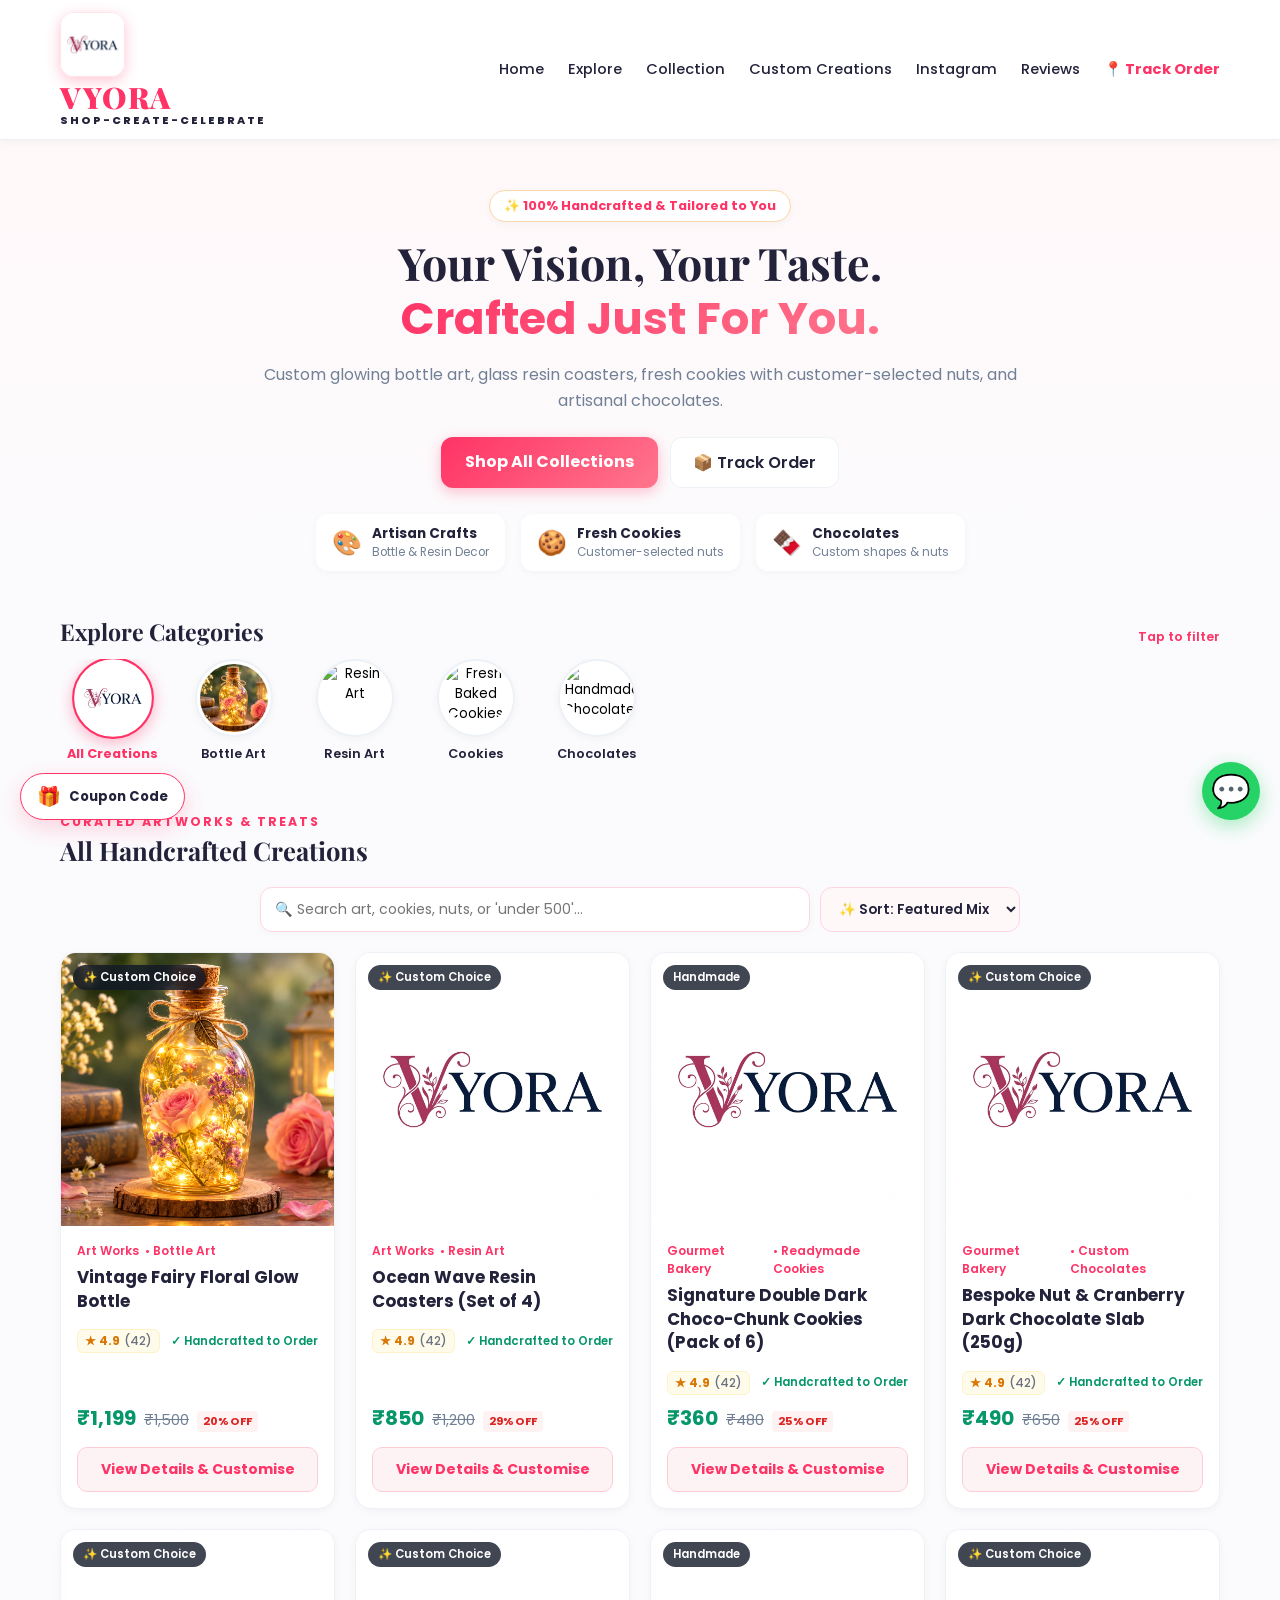
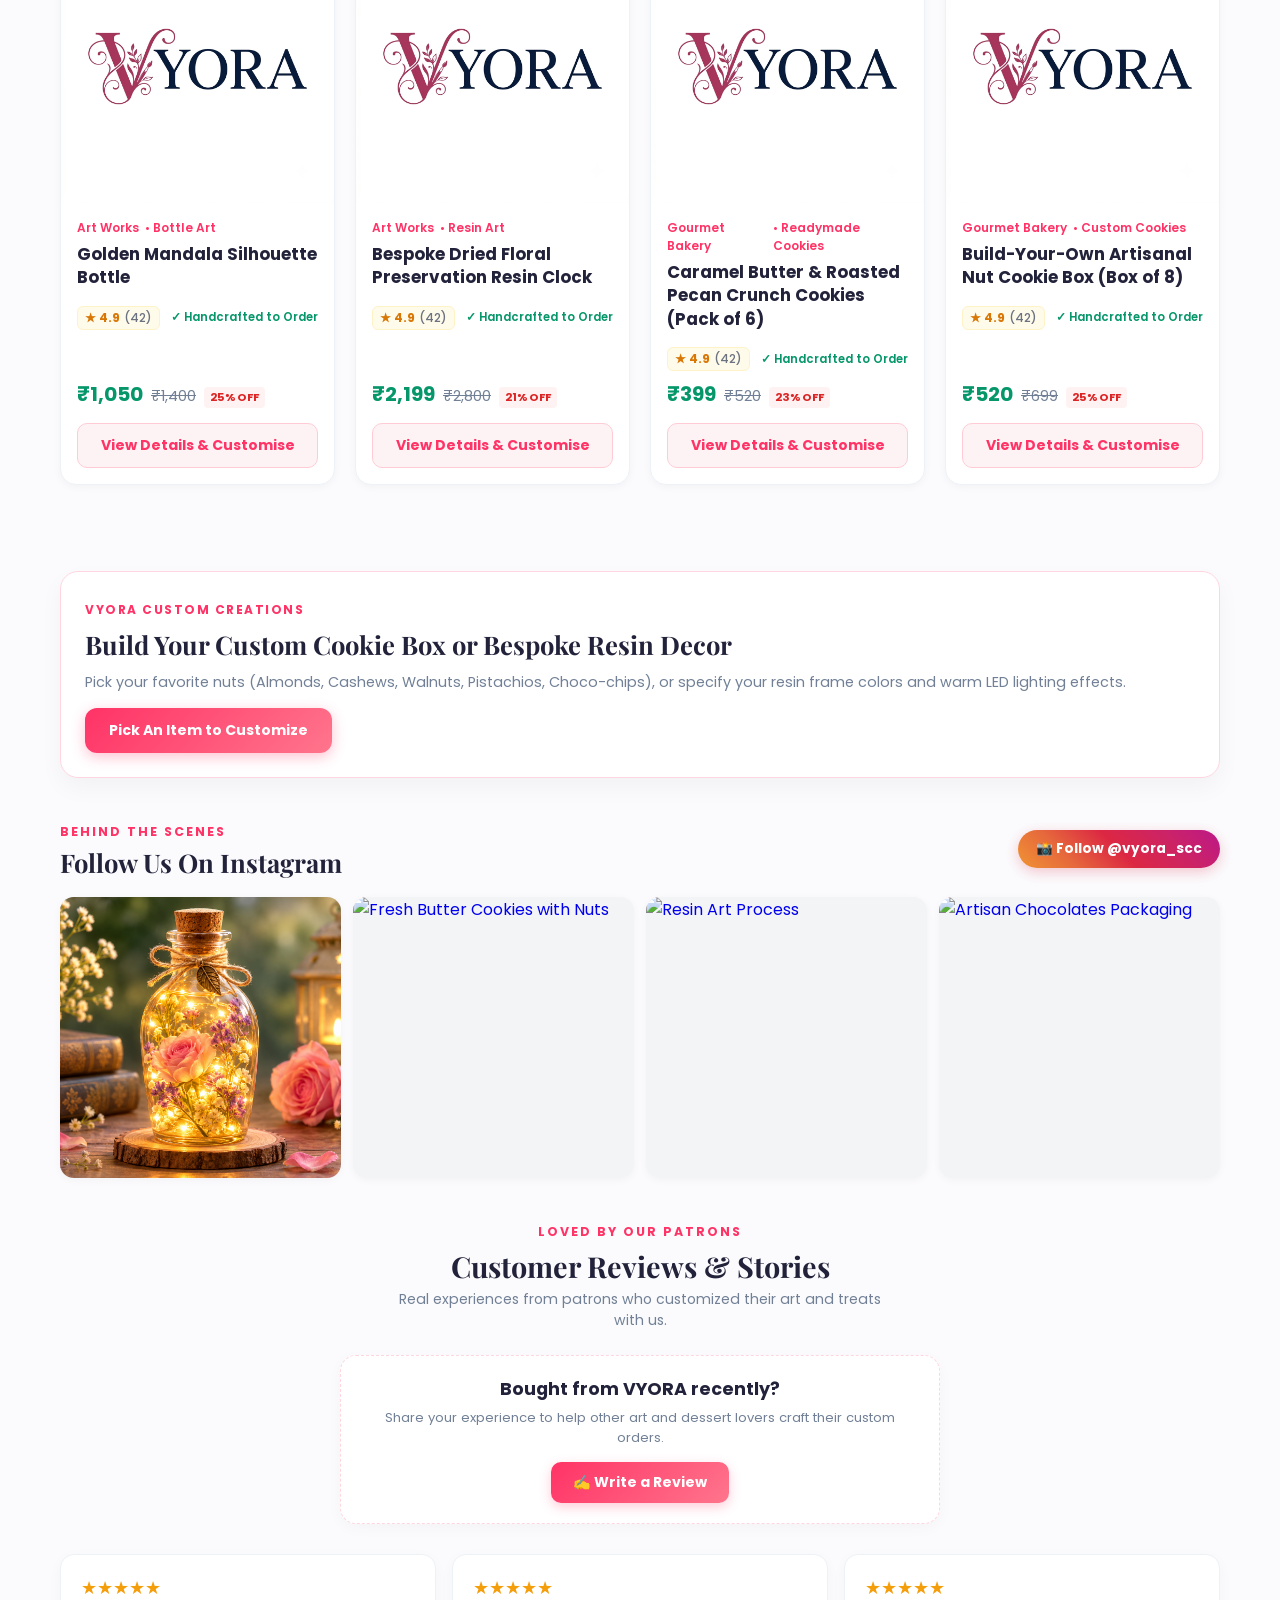
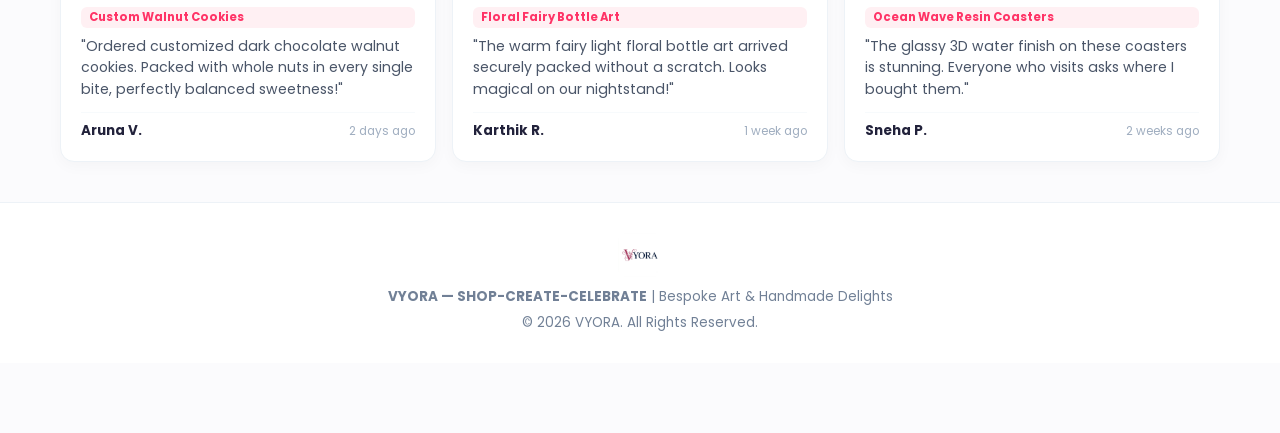
==== commit dd9e629f: "add cloud sync for edited/deleted orders, status filter pills, and today prep queue" ====
--- a/admin.html
+++ b/admin.html
@@ -503,6 +503,34 @@
           <input type="text" id="orderSearchInput" class="search-input" placeholder="Search customer name, phone, or ID..." />
           <div id="searchMatchText" class="search-match-text"></div>
         </div>
+      </div>
+      <!-- 📋 TODAY'S PREP LIST & SALES SUMMARY -->
+      <div id="prepSummaryBanner" style="background: #fff8f9; border: 1.5px dashed #ffccd5; border-radius: 12px; padding: 14px 18px; margin-bottom: 14px; display: flex; justify-content: space-between; align-items: center; flex-wrap: wrap; gap: 12px;">
+        <div>
+          <div style="font-size: 0.78rem; font-weight: 700; color: #ff3366; text-transform: uppercase; letter-spacing: 0.5px;">
+            🍳 Today's Pending Prep & Dispatch Queue
+          </div>
+          <div id="pendingPrepItemsList" style="font-size: 0.88rem; color: #22223b; font-weight: 600; margin-top: 4px;">
+            Checking pending orders...
+          </div>
+        </div>
+        <div id="salesPeriodStats" style="display: flex; gap: 12px; flex-wrap: wrap; font-size: 0.82rem;">
+          <span style="background: #fff; border: 1px solid #e5e7eb; padding: 6px 12px; border-radius: 8px; font-weight: 600; color: #374151;">
+            Today's Sales: <strong id="todaySalesAmount" style="color: #059669;">₹0</strong>
+          </span>
+          <span style="background: #fff; border: 1px solid #e5e7eb; padding: 6px 12px; border-radius: 8px; font-weight: 600; color: #374151;">
+            This Month: <strong id="monthSalesAmount" style="color: #0284c7;">₹0</strong>
+          </span>
+        </div>
+      </div>
+
+      <!-- 🏷️ QUICK STATUS FILTER PILLS -->
+      <div id="orderStatusFilterPills" style="display: flex; gap: 8px; flex-wrap: wrap; margin-bottom: 16px;">
+        <button type="button" class="order-filter-pill active" data-status-filter="ALL" style="padding: 7px 14px; border-radius: 20px; border: 1.5px solid #ff3366; background: #ff3366; color: #fff; font-weight: 700; font-size: 0.8rem; cursor: pointer;">All Orders</button>
+        <button type="button" class="order-filter-pill" data-status-filter="Pending" style="padding: 7px 14px; border-radius: 20px; border: 1.5px solid #fde68a; background: #fef3c7; color: #b45309; font-weight: 700; font-size: 0.8rem; cursor: pointer;">🟡 Pending</button>
+        <button type="button" class="order-filter-pill" data-status-filter="Crafting" style="padding: 7px 14px; border-radius: 20px; border: 1.5px solid #fed7aa; background: #ffedd5; color: #c2410c; font-weight: 700; font-size: 0.8rem; cursor: pointer;">🟠 In Preparation</button>
+        <button type="button" class="order-filter-pill" data-status-filter="Shipped" style="padding: 7px 14px; border-radius: 20px; border: 1.5px solid #bae6fd; background: #e0f2fe; color: #0369a1; font-weight: 700; font-size: 0.8rem; cursor: pointer;">🔵 Shipped</button>
+        <button type="button" class="order-filter-pill" data-status-filter="Delivered" style="padding: 7px 14px; border-radius: 20px; border: 1.5px solid #bbf7d0; background: #dcfce7; color: #15803d; font-weight: 700; font-size: 0.8rem; cursor: pointer;">🟢 Completed</button>
       </div>
 
       <table id="ordersTable">
@@ -1554,6 +1582,51 @@
       return `<span class="status-badge status-pending">🟡 Pending</span>`;
     }
 
+    let activeOrderStatusFilter = 'ALL';
+
+    function updatePrepAndSalesSummary(orders) {
+      const todayStr = new Date().toLocaleDateString('en-IN');
+      const currentMonthYear = todayStr.split('/').slice(1).join('/'); // e.g. "11/2026"
+
+      let todayTotal = 0;
+      let monthTotal = 0;
+      const prepCounts = {};
+      let activeQueueCount = 0;
+
+      orders.forEach(o => {
+        const amount = parseInt((o.price || '0').replace(/[^0-9]/g, ''), 10) || 0;
+        const oDate = String(o.orderDate || '');
+
+        if (oDate === todayStr) todayTotal += amount;
+        if (currentMonthYear && oDate.endsWith(currentMonthYear)) monthTotal += amount;
+
+        const st = o.status || 'Pending';
+        if (st === 'Pending' || st === 'Crafting') {
+          activeQueueCount++;
+          const label = (o.item || 'Custom Item').trim();
+          prepCounts[label] = (prepCounts[label] || 0) + 1;
+        }
+      });
+
+      const todayEl = document.getElementById('todaySalesAmount');
+      const monthEl = document.getElementById('monthSalesAmount');
+      const prepListEl = document.getElementById('pendingPrepItemsList');
+
+      if (todayEl) todayEl.textContent = '₹' + todayTotal.toLocaleString('en-IN');
+      if (monthEl) monthEl.textContent = '₹' + monthTotal.toLocaleString('en-IN');
+
+      if (prepListEl) {
+        if (activeQueueCount === 0) {
+          prepListEl.innerHTML = `<span style="color:#059669;">✅ All caught up! No pending items waiting to be crafted or baked.</span>`;
+        } else {
+          const summaryChips = Object.entries(prepCounts)
+            .map(([item, count]) => `<span style="display:inline-block; background:#fff; border:1px solid #ffccd5; padding:2px 9px; border-radius:12px; margin:2px 4px 2px 0; font-size:0.8rem;"><strong>${count}×</strong> ${item}</span>`)
+            .join('');
+          prepListEl.innerHTML = summaryChips;
+        }
+      }
+    }
+
     function loadAdminDashboard() {
       const orders = JSON.parse(localStorage.getItem('vyora_orders') || '[]');
       const totalOrdersEl = document.getElementById('totalOrders');
@@ -1568,6 +1641,7 @@
       });
       totalRevenueEl.textContent = '₹' + totalSum.toLocaleString('en-IN');
 
+      updatePrepAndSalesSummary(orders);
       renderOrdersTableRows();
     }
 
@@ -1670,7 +1744,7 @@
         headers: { "Content-Type": "application/json" },
         body: JSON.stringify({ action: 'updateStatus', orderId: orders[orderIndex].orderId, status: newStatus })
       }).catch(() => {});
-      renderOrdersTableRows();
+      loadAdminDashboard();
 
       if (newStatus === 'Shipped') {
         if (confirm(`Order ${orders[orderIndex].orderId} marked as Shipped 🚚!\n\nSend the dispatch & tracking message to ${orders[orderIndex].customerName} on WhatsApp now?`)) {
@@ -1712,6 +1786,10 @@
       const indexedOrders = orders.map((order, originalIndex) => ({ order, originalIndex })).reverse();
 
       const filtered = indexedOrders.filter(({ order }) => {
+      const statusVal = order.status || 'Pending';
+        if (activeOrderStatusFilter !== 'ALL' && statusVal !== activeOrderStatusFilter) {
+          return false;
+        }
         if (!query) return true;
         const nameMatch = (order.customerName || '').toLowerCase().includes(query);
         const phoneMatch = (order.phone || '').toLowerCase().includes(query);
@@ -1787,6 +1865,18 @@
     if (orderSearchInput) {
       orderSearchInput.addEventListener('input', renderOrdersTableRows);
     }
+    document.querySelectorAll('.order-filter-pill').forEach(pill => {
+      pill.addEventListener('click', () => {
+        activeOrderStatusFilter = pill.getAttribute('data-status-filter') || 'ALL';
+        document.querySelectorAll('.order-filter-pill').forEach(p => {
+          p.style.outline = 'none';
+          p.style.transform = 'scale(1)';
+        });
+        pill.style.outline = '2.5px solid #22223b';
+        pill.style.transform = 'scale(1.04)';
+        renderOrdersTableRows();
+      });
+    });
 
     window.openEditOrder = function(index) {
       const orders = JSON.parse(localStorage.getItem('vyora_orders') || '[]');
@@ -1833,6 +1923,14 @@
         orders[index].googleMapsLink = editGoogleMapsLink.value.trim();
 
         localStorage.setItem('vyora_orders', JSON.stringify(orders));
+        if (GOOGLE_SHEET_WEBHOOK_URL) {
+          fetch(GOOGLE_SHEET_WEBHOOK_URL, {
+            method: "POST",
+            mode: "no-cors",
+            headers: { "Content-Type": "application/json" },
+            body: JSON.stringify({ action: 'editOrder', order: orders[index] })
+          }).catch(err => console.error("Edit order cloud sync failed:", err));
+        }
         alert(`Order "${orders[index].orderId}" updated successfully! New Total: ₹${totalVal}`);
         editOrderModal.style.display = 'none';
         loadAdminDashboard();
@@ -1840,10 +1938,24 @@
     });
 
     window.deleteOrder = function(index) {
-      if (confirm("Remove this order record?")) {
-        const orders = JSON.parse(localStorage.getItem('vyora_orders') || '[]');
+      const orders = JSON.parse(localStorage.getItem('vyora_orders') || '[]');
+      const target = orders[index];
+      if (!target) return;
+
+      if (confirm(`Remove order "${target.orderId}" from both Admin Panel and Google Sheet?`)) {
+        const deletedOrderId = target.orderId;
         orders.splice(index, 1);
         localStorage.setItem('vyora_orders', JSON.stringify(orders));
+
+        if (GOOGLE_SHEET_WEBHOOK_URL && deletedOrderId) {
+          fetch(GOOGLE_SHEET_WEBHOOK_URL, {
+            method: "POST",
+            mode: "no-cors",
+            headers: { "Content-Type": "application/json" },
+            body: JSON.stringify({ action: 'deleteOrder', orderId: deletedOrderId })
+          }).catch(err => console.error("Delete order cloud sync failed:", err));
+        }
+
         loadAdminDashboard();
       }
     };
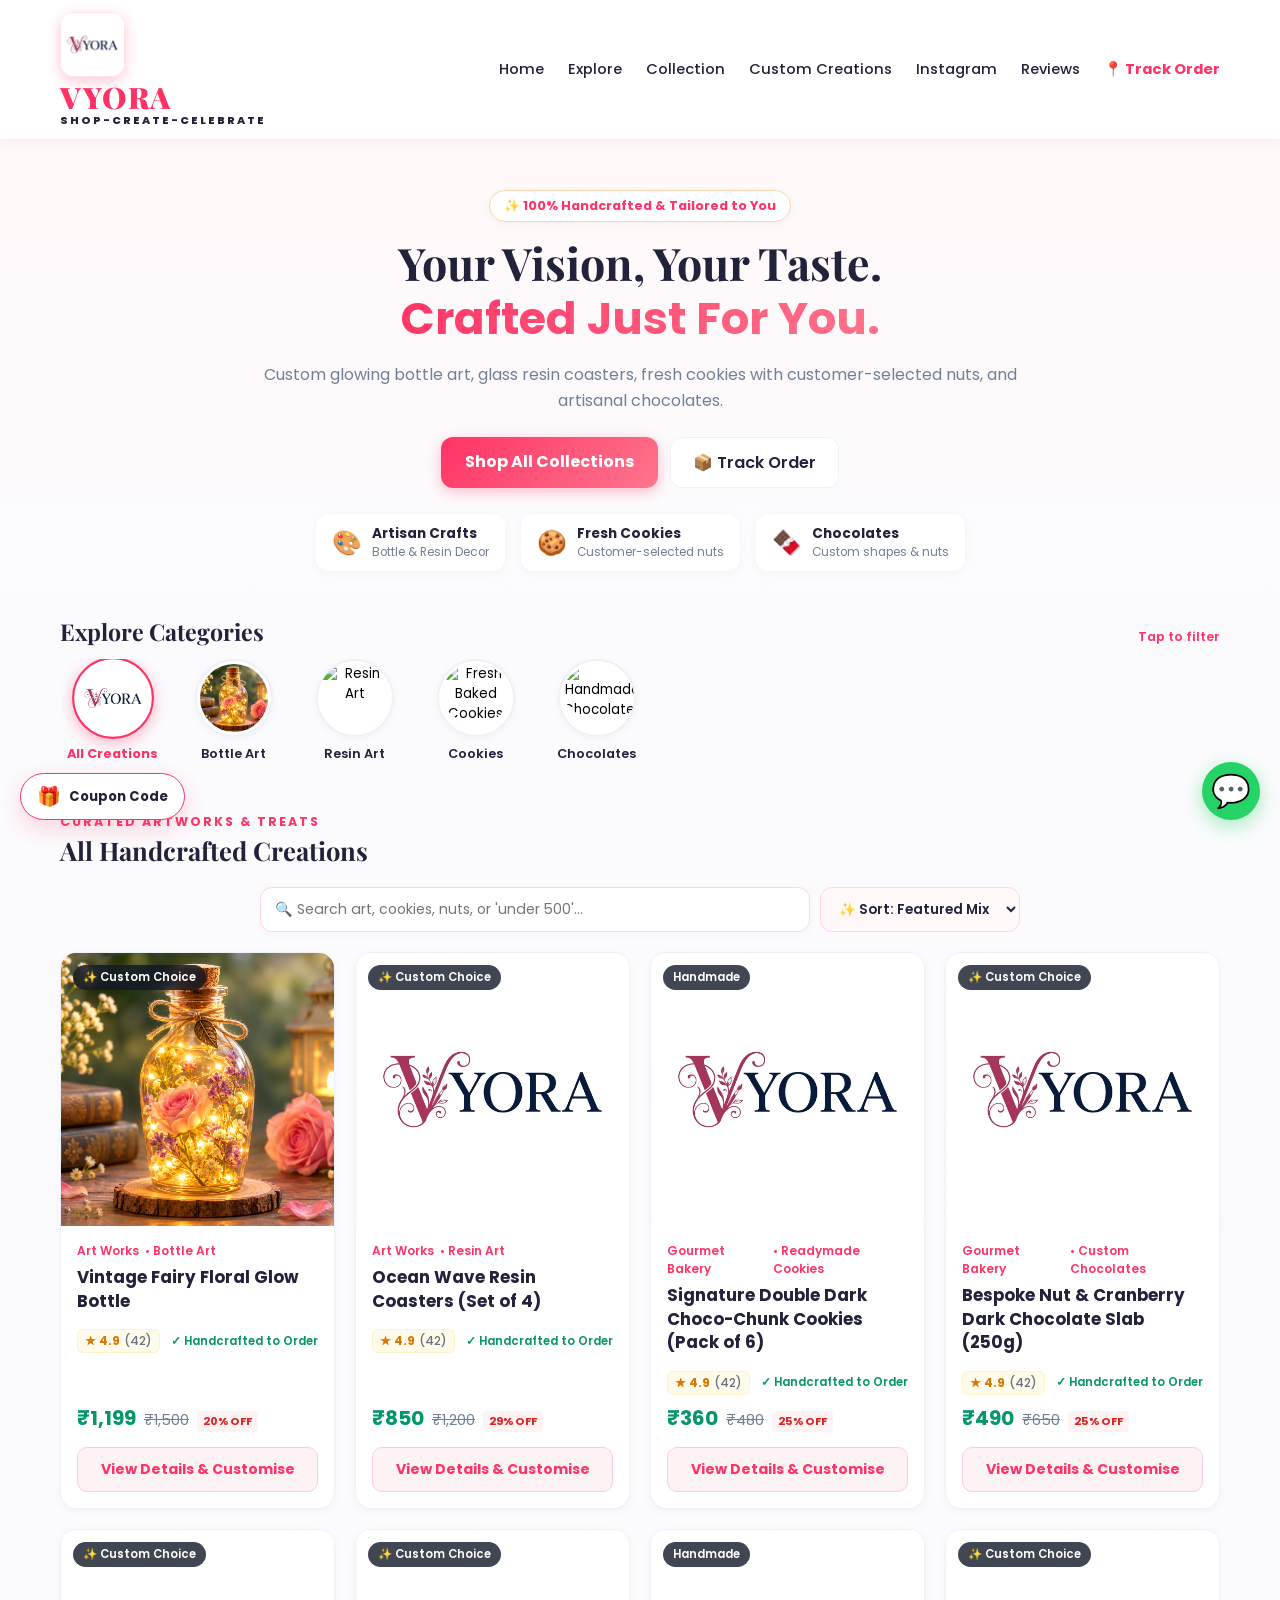
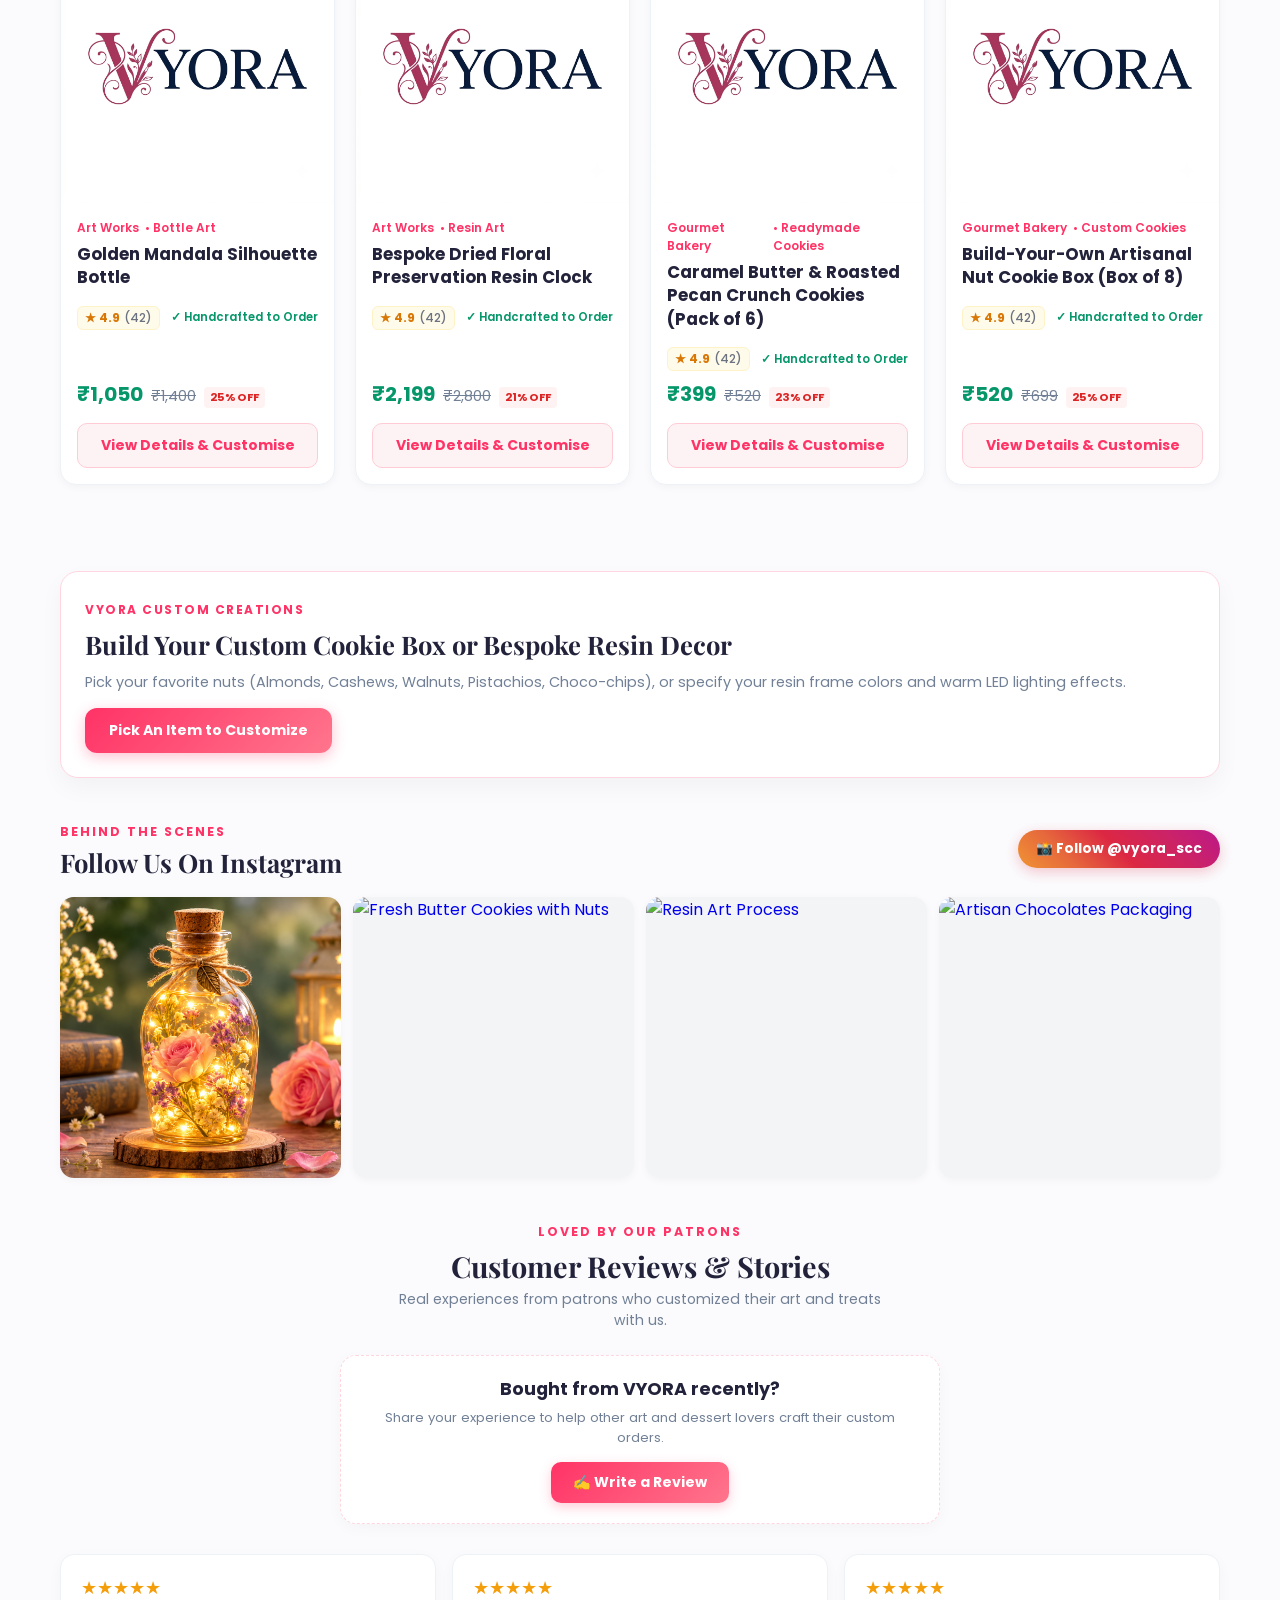
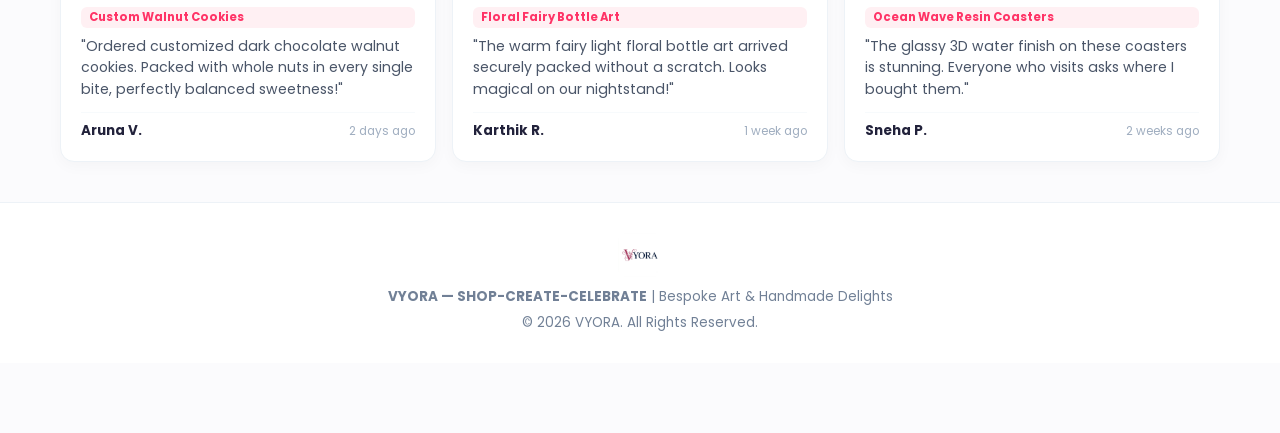
==== commit c62428af: "fix Google Sheet order deletion and prevent deleted orders from re-syncing" ====
--- a/admin.html
+++ b/admin.html
@@ -1117,18 +1117,21 @@
       if (syncBtn) syncBtn.textContent = '⏳ Syncing...';
 
       try {
-        const res = await fetch(GOOGLE_SHEET_WEBHOOK_URL);
+        const res = await fetch(`${GOOGLE_SHEET_WEBHOOK_URL}?t=${Date.now()}`);
         const data = await res.json();
 
-if (data && data.result === 'success') {
-          // 1. Merge Orders
+        if (data && data.result === 'success') {
+          // 1. Merge Orders (skip recently deleted IDs)
           if (Array.isArray(data.orders)) {
+            const deletedIds = JSON.parse(localStorage.getItem('vyora_deleted_order_ids') || '[]');
             const localOrders = JSON.parse(localStorage.getItem('vyora_orders') || '[]');
             const mergedMap = new Map();
 
-            localOrders.forEach(o => { if (o.orderId) mergedMap.set(o.orderId, o); });
+            localOrders.forEach(o => {
+              if (o.orderId && !deletedIds.includes(o.orderId)) mergedMap.set(o.orderId, o);
+            });
             data.orders.forEach(cloudOrder => {
-              if (!cloudOrder.orderId) return;
+              if (!cloudOrder.orderId || deletedIds.includes(cloudOrder.orderId)) return;
               if (mergedMap.has(cloudOrder.orderId)) {
                 const existing = mergedMap.get(cloudOrder.orderId);
                 existing.status = cloudOrder.status || existing.status;
@@ -1937,7 +1940,7 @@
       }
     });
 
-    window.deleteOrder = function(index) {
+   window.deleteOrder = function(index) {
       const orders = JSON.parse(localStorage.getItem('vyora_orders') || '[]');
       const target = orders[index];
       if (!target) return;
@@ -1946,6 +1949,14 @@
         const deletedOrderId = target.orderId;
         orders.splice(index, 1);
         localStorage.setItem('vyora_orders', JSON.stringify(orders));
+
+        if (deletedOrderId) {
+          const deletedIds = JSON.parse(localStorage.getItem('vyora_deleted_order_ids') || '[]');
+          if (!deletedIds.includes(deletedOrderId)) {
+            deletedIds.push(deletedOrderId);
+            localStorage.setItem('vyora_deleted_order_ids', JSON.stringify(deletedIds));
+          }
+        }
 
         if (GOOGLE_SHEET_WEBHOOK_URL && deletedOrderId) {
           fetch(GOOGLE_SHEET_WEBHOOK_URL, {
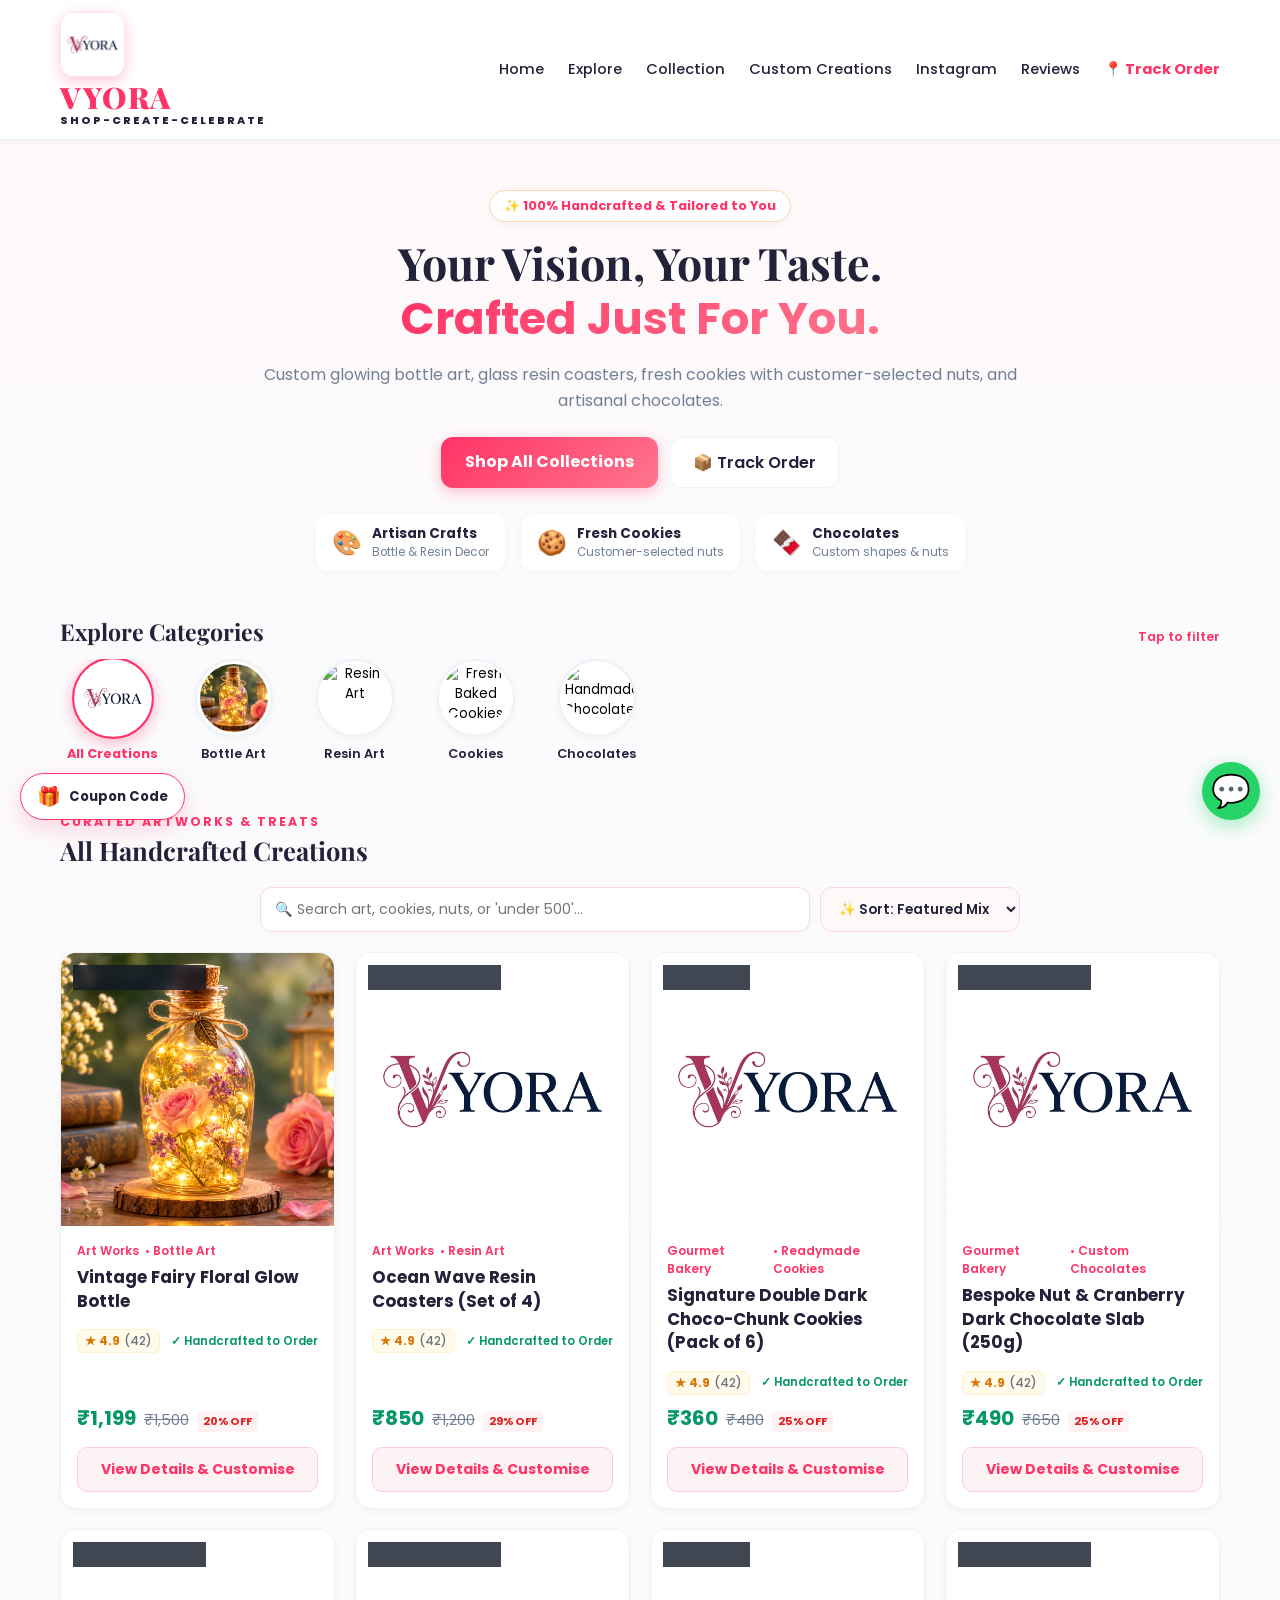
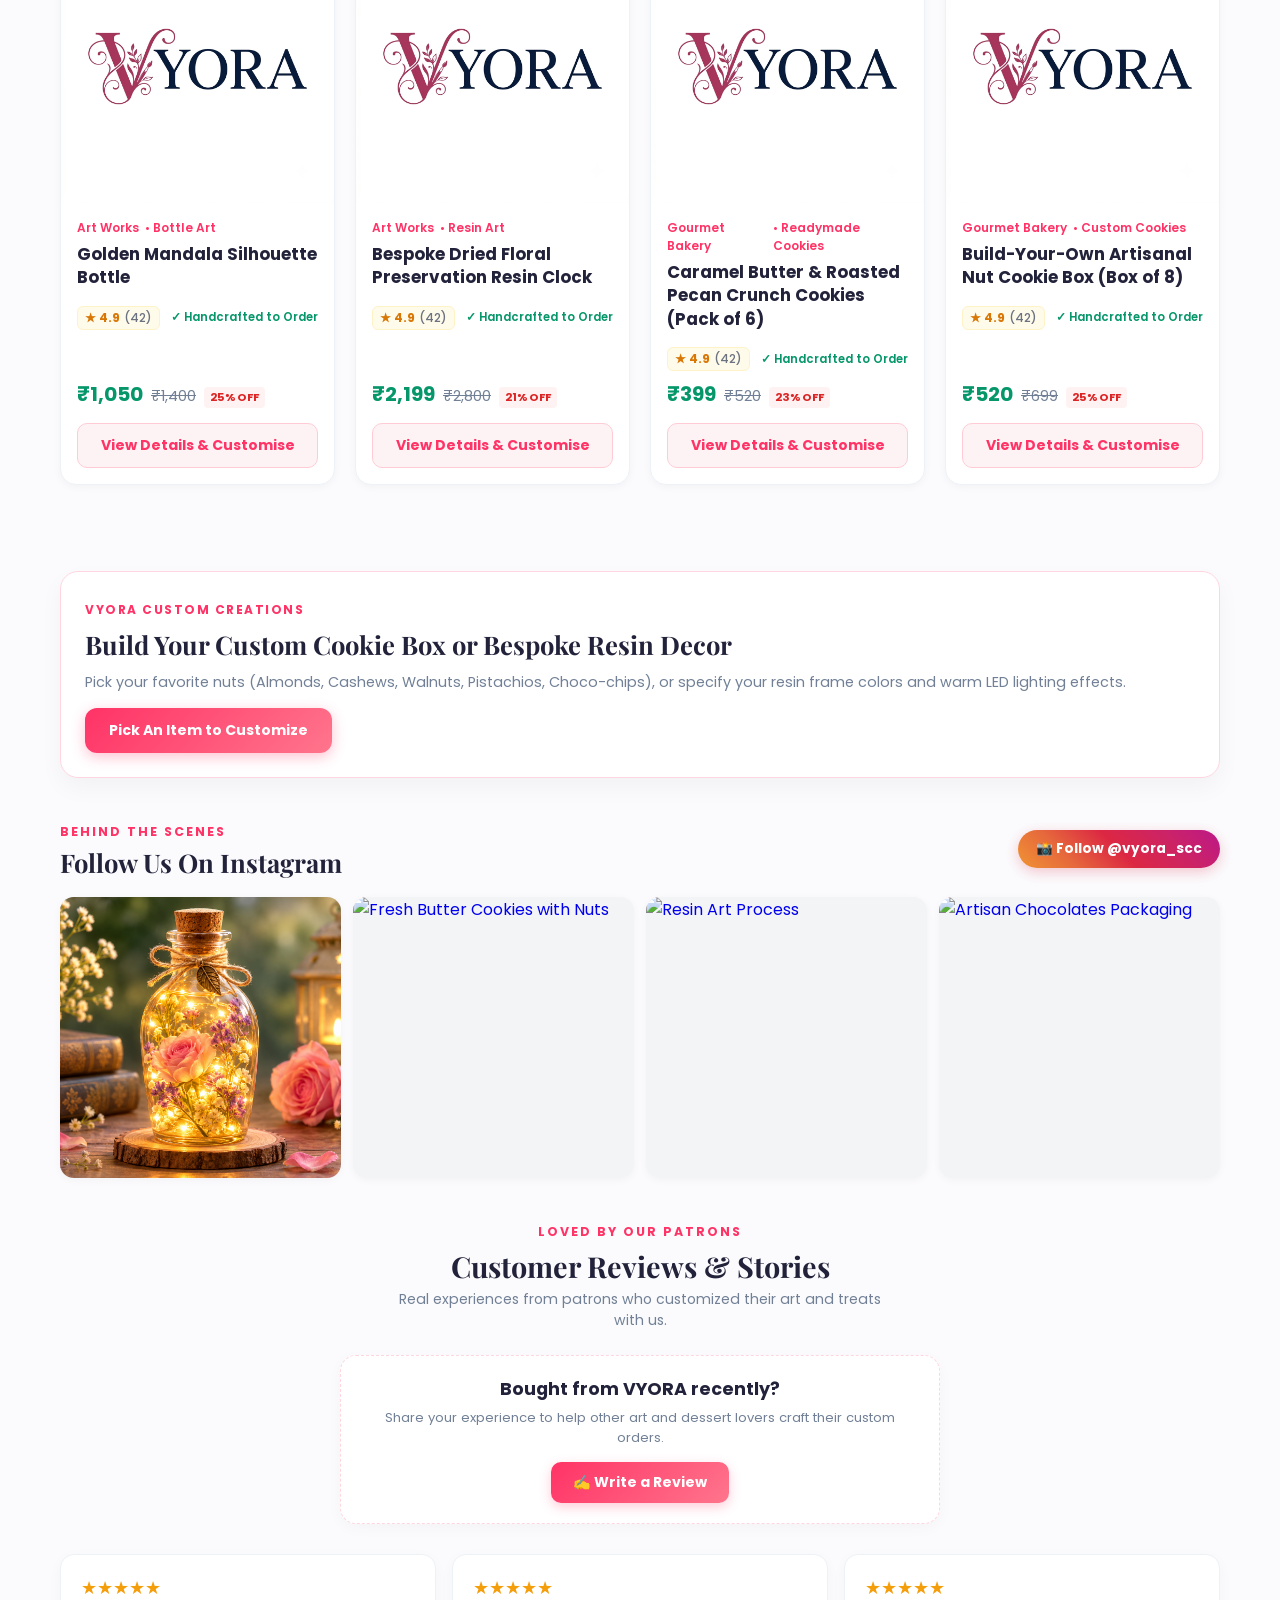
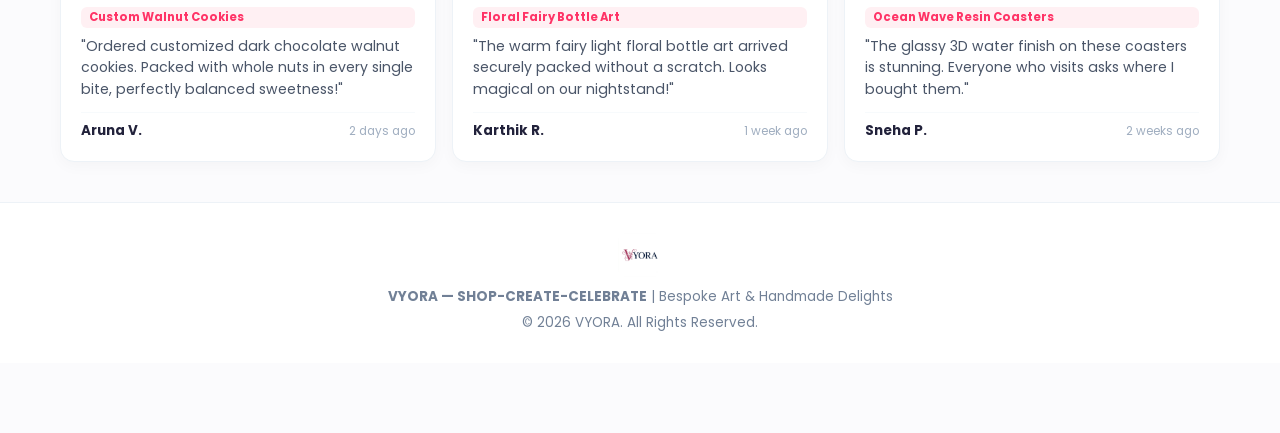
==== commit 310143a4: "move admin PIN verification and updater to private Google Sheet Settings tab" ====
--- a/admin.html
+++ b/admin.html
@@ -749,6 +749,34 @@
       </form>
     </div>
 
+    <!-- 6. Admin Security PIN Manager -->
+    <div class="table-container" style="margin-top: 25px;">
+      <div style="display: flex; justify-content: space-between; align-items: center; margin-bottom: 12px; flex-wrap: wrap; gap: 10px;">
+        <div>
+          <h3 style="font-family: 'Playfair Display', serif; font-size: 1.4rem; color: #22223b;">
+            🔐 Admin Dashboard Security PIN
+          </h3>
+          <p style="font-size: 0.85rem; color: #6b7280;">
+            Your PIN is stored privately in your Google Sheet <strong>Settings</strong> tab—never exposed in your public GitHub code.
+          </p>
+        </div>
+      </div>
+
+      <form id="adminPinChangeForm" style="background: #f9fafb; border: 1.5px solid #e5e7eb; padding: 18px; border-radius: 12px; display: flex; gap: 12px; align-items: flex-end; flex-wrap: wrap;">
+        <div style="flex: 1; min-width: 220px;">
+          <label style="margin-top: 0; font-size: 0.82rem; font-weight: 600; color: #374151;">New Secret PIN (4–12 digits or characters) *</label>
+          <input type="password" id="newAdminPinInput" placeholder="Enter new custom PIN" minlength="4" maxlength="12" required style="letter-spacing: 2px; font-weight: 700;" />
+        </div>
+        <div style="flex: 1; min-width: 220px;">
+          <label style="margin-top: 0; font-size: 0.82rem; font-weight: 600; color: #374151;">Confirm New PIN *</label>
+          <input type="password" id="confirmAdminPinInput" placeholder="Re-enter new PIN" minlength="4" maxlength="12" required style="letter-spacing: 2px; font-weight: 700;" />
+        </div>
+        <button type="submit" id="saveAdminPinBtn" class="btn btn-add-art" style="padding: 11px 22px; height: 44px;">
+          Update PIN 🔐
+        </button>
+      </form>
+    </div>
+
   <!-- POPUP MODAL 1: EDIT EXISTING ORDER -->
   <div class="modal-overlay" id="editOrderModal">
     <div class="modal-box-card">
@@ -969,7 +997,6 @@
     if (urlKey !== OWNER_ACCESS_KEY && sessionStorage.getItem("vyora_admin_logged") !== "true") {
       window.location.replace("index.html");
     }
-    const ADMIN_SECRET_PIN = "1234";
 
     // 👉 PASTE YOUR GOOGLE APPS SCRIPT WEB APP URL HERE (For syncing offline orders to Google Sheet):
     const GOOGLE_SHEET_WEBHOOK_URL = "https://script.google.com/macros/s/AKfycbzHfZ1iBj5eNPNeZi_hBTSLijoKjAnsFTbd0m54dS5fFxYAhYDdD9M2w4ezQJjI5vFVUg/exec";
@@ -1175,16 +1202,84 @@
       }
     }
 
-    loginForm.addEventListener('submit', (e) => {
+    loginForm.addEventListener('submit', async (e) => {
       e.preventDefault();
-      if (adminPassword.value === ADMIN_SECRET_PIN) {
-        sessionStorage.setItem('vyora_admin_logged', 'true');
-        unlockDashboard();
-      } else {
-        loginError.style.display = 'block';
-        adminPassword.value = '';
+      const enteredPin = adminPassword.value.trim();
+      if (!enteredPin) return;
+
+      const submitBtn = loginForm.querySelector('button[type="submit"]');
+      const originalBtnText = submitBtn ? submitBtn.textContent : 'Unlock Dashboard';
+      if (submitBtn) {
+        submitBtn.disabled = true;
+        submitBtn.textContent = 'Verifying PIN...';
+      }
+      loginError.style.display = 'none';
+
+      try {
+        const res = await fetch(GOOGLE_SHEET_WEBHOOK_URL, {
+          method: 'POST',
+          headers: { 'Content-Type': 'text/plain;charset=utf-8' },
+          body: JSON.stringify({ action: 'verifyAdminPin', pin: enteredPin })
+        });
+        const data = await res.json();
+
+        if (data && data.valid === true) {
+          sessionStorage.setItem('vyora_admin_logged', 'true');
+          unlockDashboard();
+        } else {
+          loginError.style.display = 'block';
+          adminPassword.value = '';
+        }
+      } catch (err) {
+        alert('⚠️ Could not reach Google Sheet to verify PIN. Check your internet connection and try again.');
+      } finally {
+        if (submitBtn) {
+          submitBtn.disabled = false;
+          submitBtn.textContent = originalBtnText;
+        }
       }
     });
+
+    const adminPinChangeForm = document.getElementById('adminPinChangeForm');
+    if (adminPinChangeForm) {
+      adminPinChangeForm.addEventListener('submit', async (e) => {
+        e.preventDefault();
+        const newPin = document.getElementById('newAdminPinInput').value.trim();
+        const confirmPin = document.getElementById('confirmAdminPinInput').value.trim();
+        const saveBtn = document.getElementById('saveAdminPinBtn');
+
+        if (newPin.length < 4) {
+          return alert('Please enter a PIN with at least 4 characters.');
+        }
+        if (newPin !== confirmPin) {
+          return alert('⚠️ The two PIN fields do not match. Please re-enter them.');
+        }
+
+        saveBtn.disabled = true;
+        saveBtn.textContent = 'Saving...';
+
+        try {
+          const res = await fetch(GOOGLE_SHEET_WEBHOOK_URL, {
+            method: 'POST',
+            headers: { 'Content-Type': 'text/plain;charset=utf-8' },
+            body: JSON.stringify({ action: 'updateAdminPin', newPin: newPin })
+          });
+          const data = await res.json();
+
+          if (data && data.result === 'pin_updated') {
+            adminPinChangeForm.reset();
+            alert('✅ Your Admin PIN has been updated in Google Sheets! Use this new PIN next time you log in.');
+          } else {
+            alert('⚠️ Could not update PIN: ' + (data.error || 'Unknown error'));
+          }
+        } catch (err) {
+          alert('⚠️ Network error while saving PIN. Please check your internet connection.');
+        } finally {
+          saveBtn.disabled = false;
+          saveBtn.textContent = 'Update PIN 🔐';
+        }
+      });
+    }
 
     logoutBtn.addEventListener('click', () => {
       sessionStorage.removeItem('vyora_admin_logged');
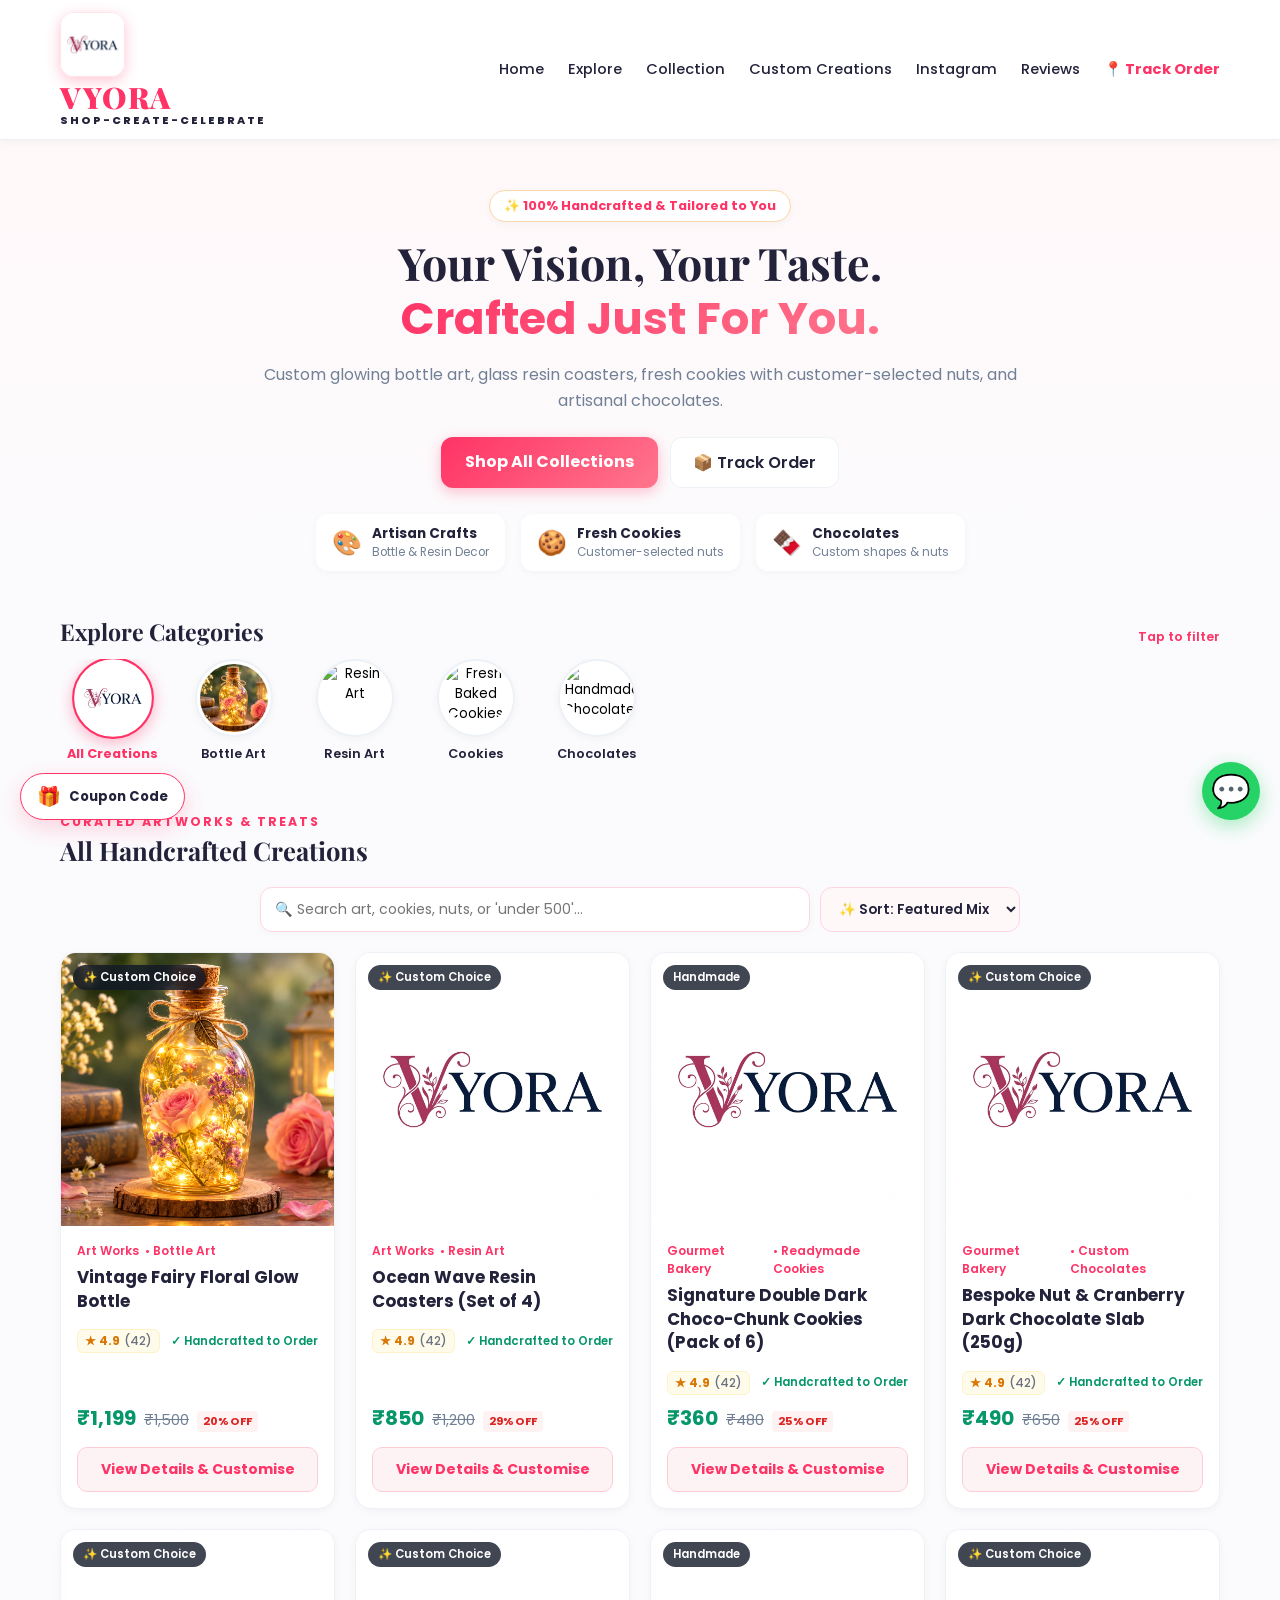
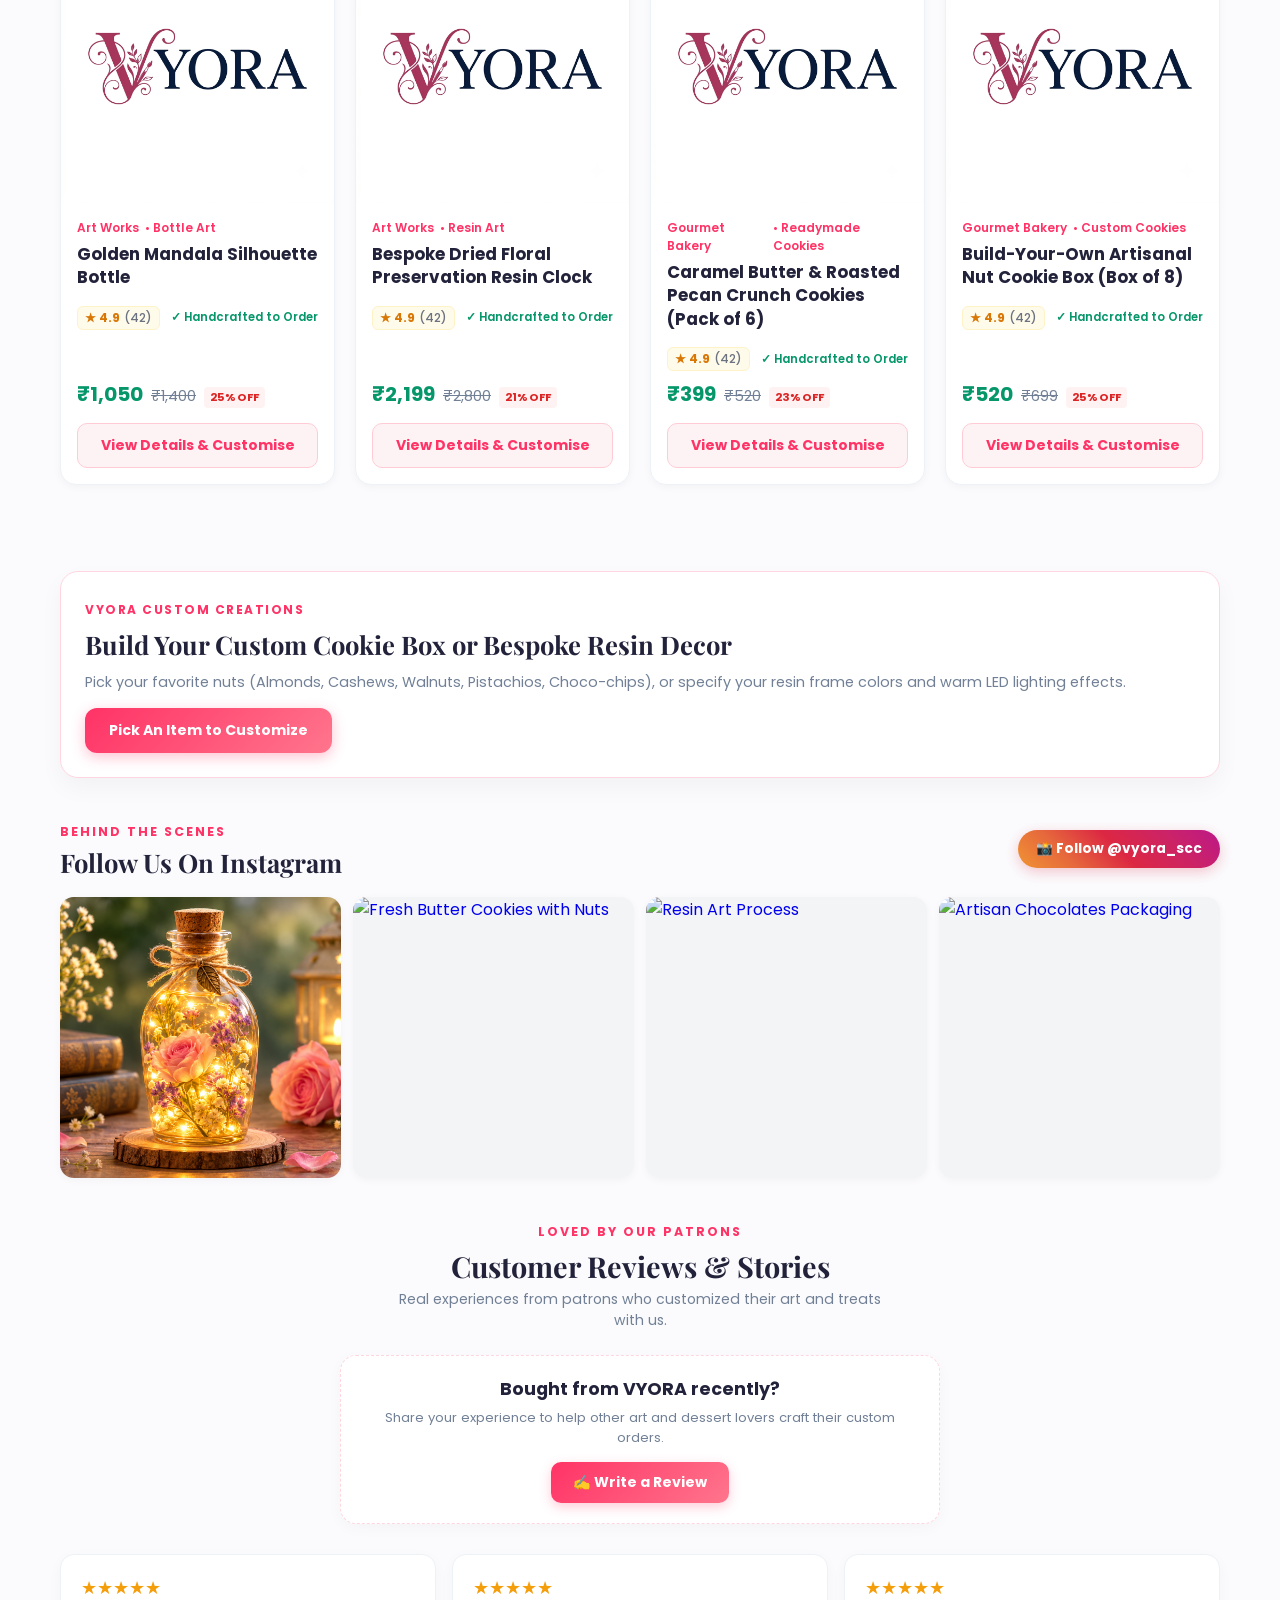
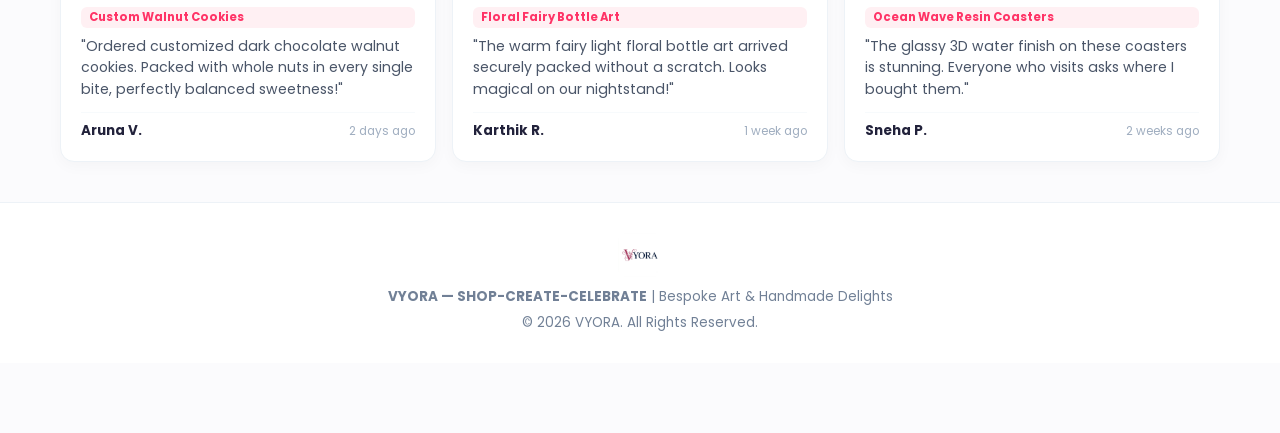
==== commit fac2dd73: "add admin-controlled free local delivery progress bar in cart and automatic checkout waiver" ====
--- a/admin.html
+++ b/admin.html
@@ -746,6 +746,36 @@
         <div style="margin-top: 16px; display: flex; justify-content: flex-end; gap: 10px;">
           <button type="submit" class="btn btn-add-art" style="padding: 10px 22px;">Save Promo Settings 💾</button>
         </div>
+      </form>
+    </div>
+
+    <!-- 5B. Free Local Delivery Progress Bar Manager -->
+    <div class="table-container" style="margin-top: 25px;">
+      <div style="display: flex; justify-content: space-between; align-items: center; margin-bottom: 12px; flex-wrap: wrap; gap: 10px;">
+        <div>
+          <h3 style="font-family: 'Playfair Display', serif; font-size: 1.4rem; color: #22223b;">
+            🚚 Free Kakinada Local Delivery Progress Bar
+          </h3>
+          <p style="font-size: 0.85rem; color: #6b7280;">
+            Set the minimum cart amount required to unlock FREE Kakinada local delivery (₹40 waived automatically at checkout).
+          </p>
+        </div>
+      </div>
+
+      <form id="adminDeliveryRuleForm" style="background: #f0fdf4; border: 1.5px solid #bbf7d0; padding: 18px; border-radius: 12px; display: flex; gap: 14px; align-items: flex-end; flex-wrap: wrap;">
+        <div style="flex: 1; min-width: 200px;">
+          <label style="margin-top: 0; display: flex; align-items: center; gap: 8px; cursor: pointer; font-weight: 700; color: #15803d; height: 42px;">
+            <input type="checkbox" id="freeDeliveryEnabled" checked style="width: auto; accent-color: #059669;">
+            <span>Enable Free Local Delivery Bar</span>
+          </label>
+        </div>
+        <div style="flex: 1; min-width: 220px;">
+          <label style="margin-top: 0; font-size: 0.82rem; font-weight: 600; color: #374151;">Minimum Cart Subtotal (₹) *</label>
+          <input type="number" id="freeDeliveryThreshold" value="499" min="50" step="1" required style="font-weight: 700;" />
+        </div>
+        <button type="submit" id="saveDeliveryRuleBtn" class="btn btn-add-art" style="padding: 11px 22px; height: 44px; background: #059669;">
+          Save Delivery Rule 🚚
+        </button>
       </form>
     </div>
 
@@ -1131,14 +1161,15 @@
     const logoutBtn = document.getElementById('logoutBtn');
 
     function unlockDashboard() {
-      loginOverlay.style.display = 'none';
-      adminContent.style.display = 'block';
-      loadAdminDashboard();
-      loadArtworksTable();
-      loadAdminReviewsTable();
-      loadAdminPromoSettings();
-      syncOrdersFromGoogleSheet(false);
-    }
+   loginScreen.style.display = 'none';
+   dashboardScreen.style.display = 'block';
+   loadAdminDashboard();
+   loadArtworksTable();
+   loadAdminReviewsTable();
+   loadAdminPromoSettings();
+   loadAdminDeliveryRule();
+   syncOrdersFromGoogleSheet(false);
+ }
     async function syncOrdersFromGoogleSheet(showAlert) {
       const syncBtn = document.getElementById('syncCloudOrdersBtn');
       if (syncBtn) syncBtn.textContent = '⏳ Syncing...';
@@ -1188,6 +1219,11 @@
           if (data.promo && typeof data.promo === 'object') {
             localStorage.setItem('vyora_promo_settings', JSON.stringify(data.promo));
             loadAdminPromoSettings();
+          }
+          // 5. Sync Free Delivery Rule
+          if (data.deliveryRule) {
+            localStorage.setItem('vyora_free_delivery_rule', JSON.stringify(data.deliveryRule));
+            loadAdminDeliveryRule();
           }
 
           if (showAlert) {
@@ -2483,6 +2519,44 @@
       printWin.document.write(`<html><body style="margin:0;display:flex;justify-content:center;"><img src="${currentInvoiceDataUrl}" style="max-width:100%;height:auto;" onload="window.print();window.close();"/></body></html>`);
       printWin.document.close();
     });
+    function loadAdminDeliveryRule() {
+      const rule = JSON.parse(localStorage.getItem('vyora_free_delivery_rule') || '{"enabled":true,"threshold":499}');
+      const enabledEl = document.getElementById('freeDeliveryEnabled');
+      const thresholdEl = document.getElementById('freeDeliveryThreshold');
+      if (enabledEl) enabledEl.checked = rule.enabled !== false;
+      if (thresholdEl) thresholdEl.value = Number(rule.threshold) || 499;
+    }
+
+    const adminDeliveryRuleForm = document.getElementById('adminDeliveryRuleForm');
+    if (adminDeliveryRuleForm) {
+      adminDeliveryRuleForm.addEventListener('submit', async (e) => {
+        e.preventDefault();
+        const enabled = document.getElementById('freeDeliveryEnabled').checked;
+        const threshold = Math.max(50, parseInt(document.getElementById('freeDeliveryThreshold').value, 10) || 499);
+        const btn = document.getElementById('saveDeliveryRuleBtn');
+
+        const ruleObj = { enabled, threshold };
+        localStorage.setItem('vyora_free_delivery_rule', JSON.stringify(ruleObj));
+
+        btn.disabled = true;
+        btn.textContent = 'Saving...';
+
+        try {
+          await fetch(GOOGLE_SHEET_WEBHOOK_URL, {
+            method: 'POST',
+            mode: 'no-cors',
+            headers: { 'Content-Type': 'application/json' },
+            body: JSON.stringify({ action: 'syncDeliveryRule', deliveryRule: ruleObj })
+          });
+          alert(`✅ Free Local Delivery rule updated!\nStatus: ${enabled ? 'ON' : 'OFF'}\nThreshold: ₹${threshold}`);
+        } catch (err) {
+          alert('Saved locally, but could not sync to Google Sheet.');
+        } finally {
+          btn.disabled = false;
+          btn.textContent = 'Save Delivery Rule 🚚';
+        }
+      });
+    }
     if (sessionStorage.getItem('vyora_admin_logged') === 'true') {
       unlockDashboard();
     }
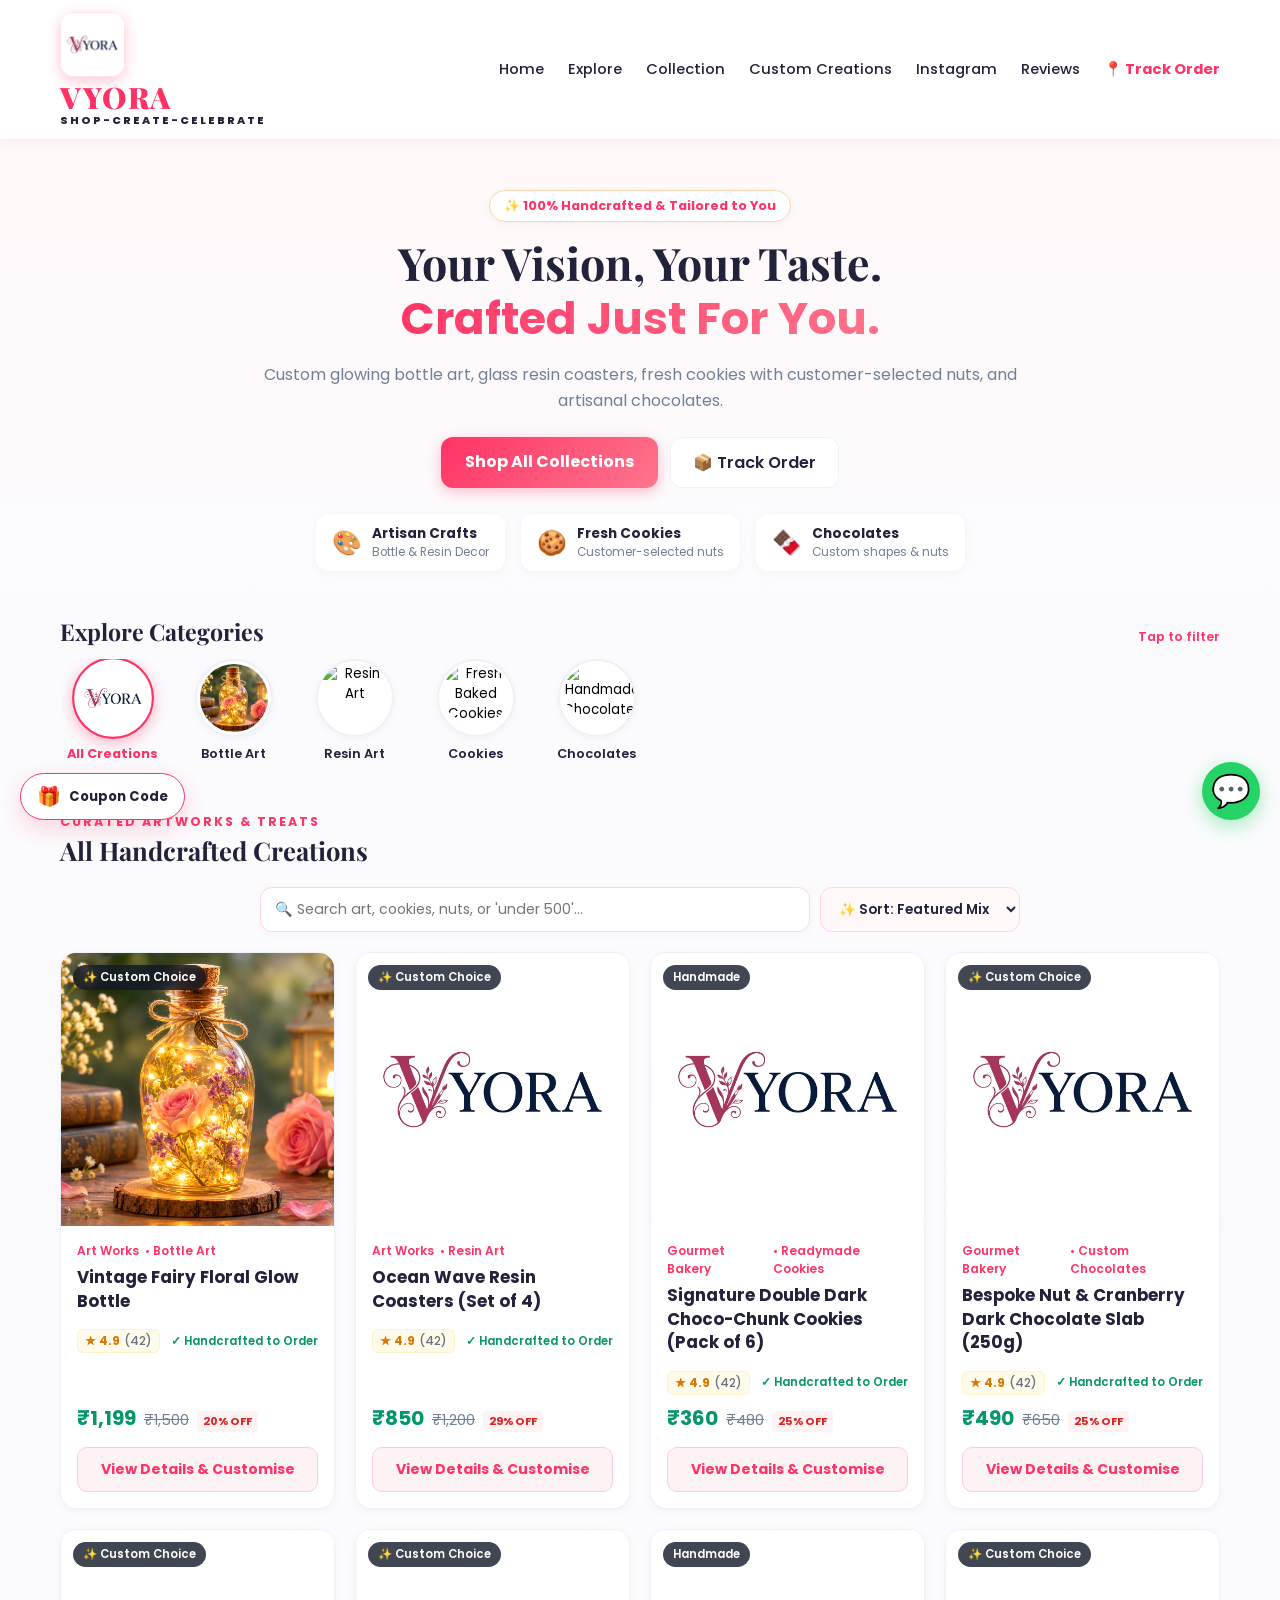
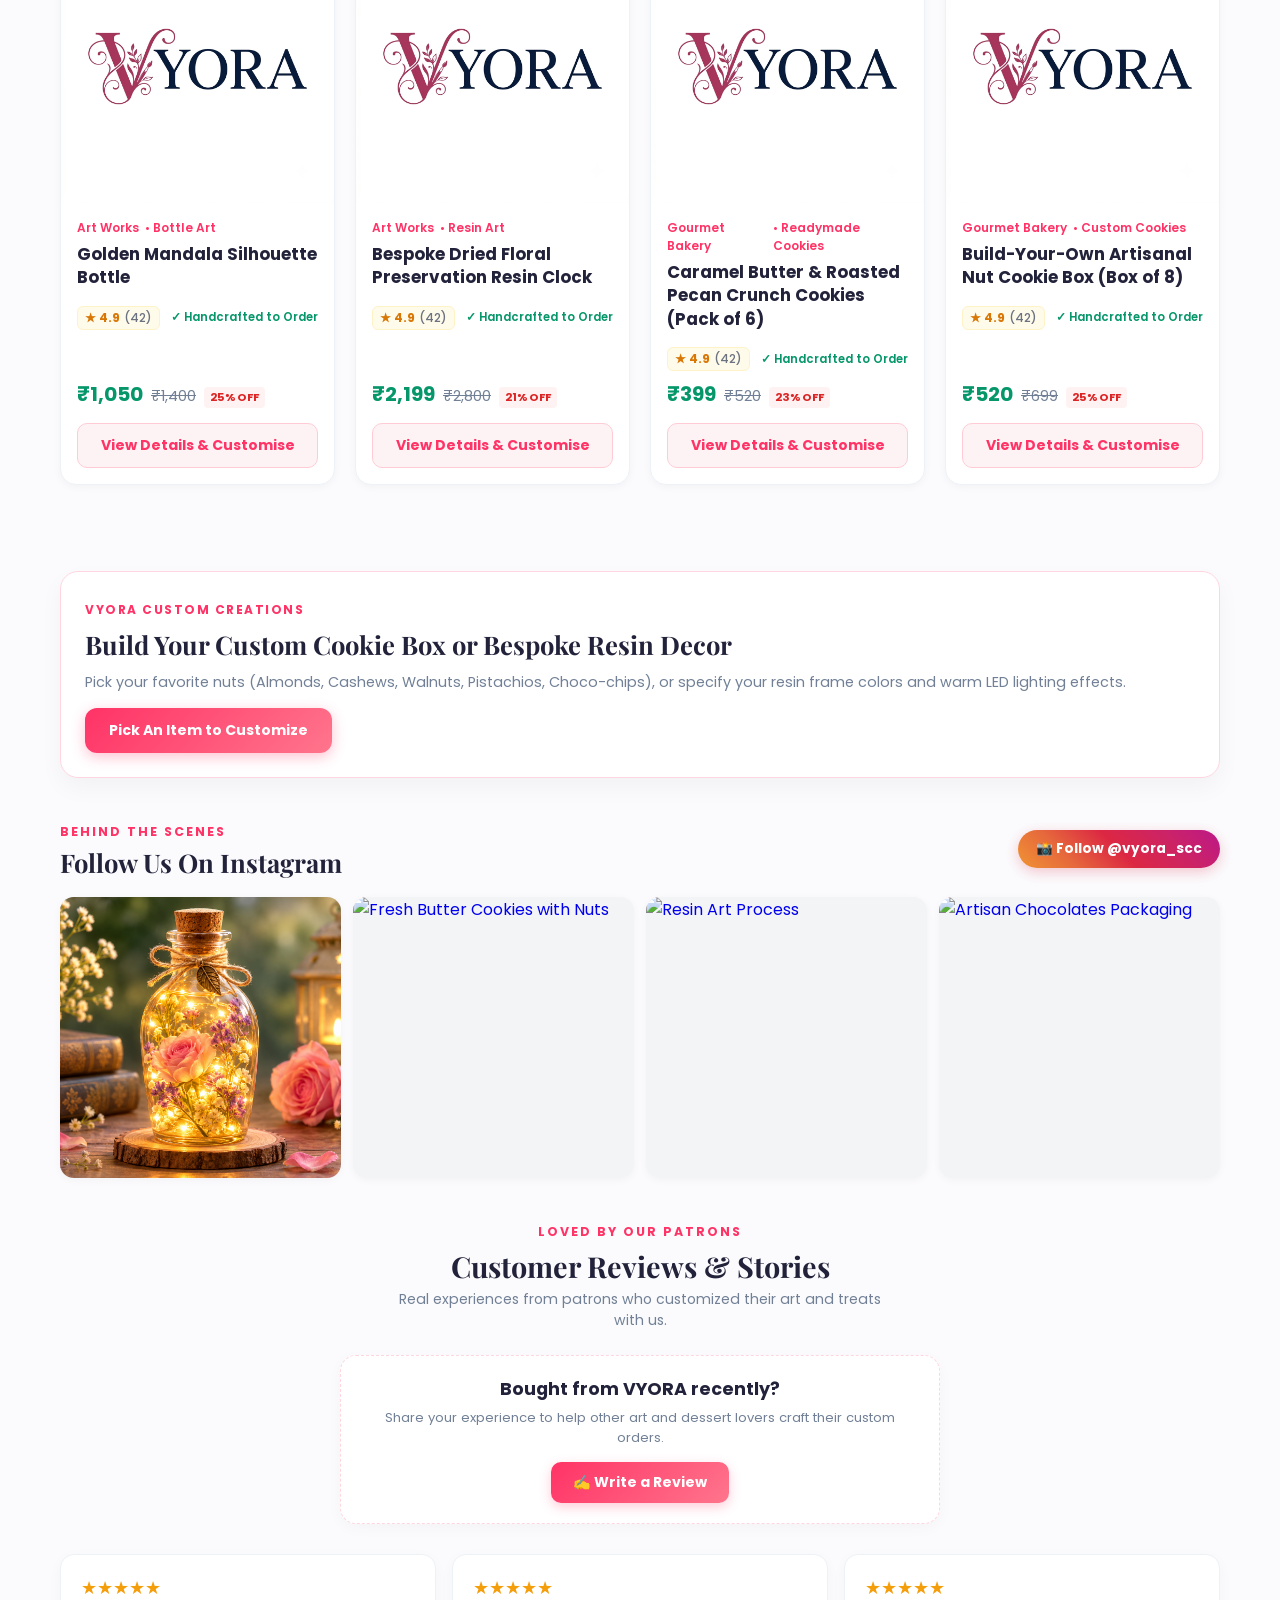
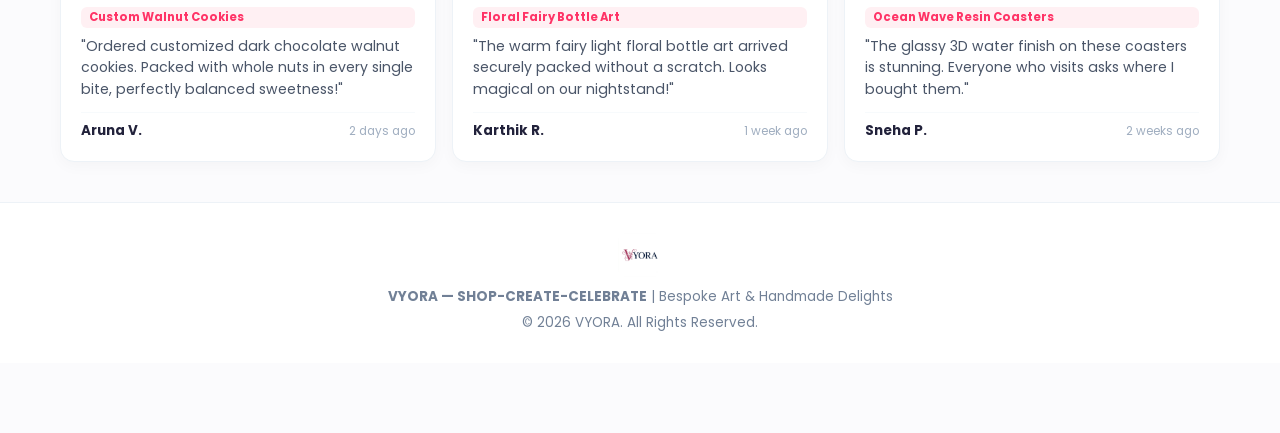
==== commit 9265839b: "fix admin PIN verification CORS using GET request" ====
--- a/admin.html
+++ b/admin.html
@@ -1238,7 +1238,7 @@
       }
     }
 
-    loginForm.addEventListener('submit', async (e) => {
+   loginForm.addEventListener('submit', async (e) => {
       e.preventDefault();
       const enteredPin = adminPassword.value.trim();
       if (!enteredPin) return;
@@ -1252,11 +1252,8 @@
       loginError.style.display = 'none';
 
       try {
-        const res = await fetch(GOOGLE_SHEET_WEBHOOK_URL, {
-          method: 'POST',
-          headers: { 'Content-Type': 'text/plain;charset=utf-8' },
-          body: JSON.stringify({ action: 'verifyAdminPin', pin: enteredPin })
-        });
+        const verifyUrl = `${GOOGLE_SHEET_WEBHOOK_URL}?action=verifyAdminPin&pin=${encodeURIComponent(enteredPin)}&t=${Date.now()}`;
+        const res = await fetch(verifyUrl);
         const data = await res.json();
 
         if (data && data.valid === true) {
@@ -1267,7 +1264,7 @@
           adminPassword.value = '';
         }
       } catch (err) {
-        alert('⚠️ Could not reach Google Sheet to verify PIN. Check your internet connection and try again.');
+        alert('⚠️ Could not verify PIN right now. Please make sure Code.gs is deployed as a New Version and try again.');
       } finally {
         if (submitBtn) {
           submitBtn.disabled = false;
@@ -1295,19 +1292,15 @@
         saveBtn.textContent = 'Saving...';
 
         try {
-          const res = await fetch(GOOGLE_SHEET_WEBHOOK_URL, {
+          await fetch(GOOGLE_SHEET_WEBHOOK_URL, {
             method: 'POST',
-            headers: { 'Content-Type': 'text/plain;charset=utf-8' },
+            mode: 'no-cors',
+            headers: { 'Content-Type': 'application/json' },
             body: JSON.stringify({ action: 'updateAdminPin', newPin: newPin })
           });
-          const data = await res.json();
-
-          if (data && data.result === 'pin_updated') {
-            adminPinChangeForm.reset();
-            alert('✅ Your Admin PIN has been updated in Google Sheets! Use this new PIN next time you log in.');
-          } else {
-            alert('⚠️ Could not update PIN: ' + (data.error || 'Unknown error'));
-          }
+
+          adminPinChangeForm.reset();
+          alert('✅ Your Admin PIN has been updated in Google Sheets! Use this new PIN next time you log in.');
         } catch (err) {
           alert('⚠️ Network error while saving PIN. Please check your internet connection.');
         } finally {
